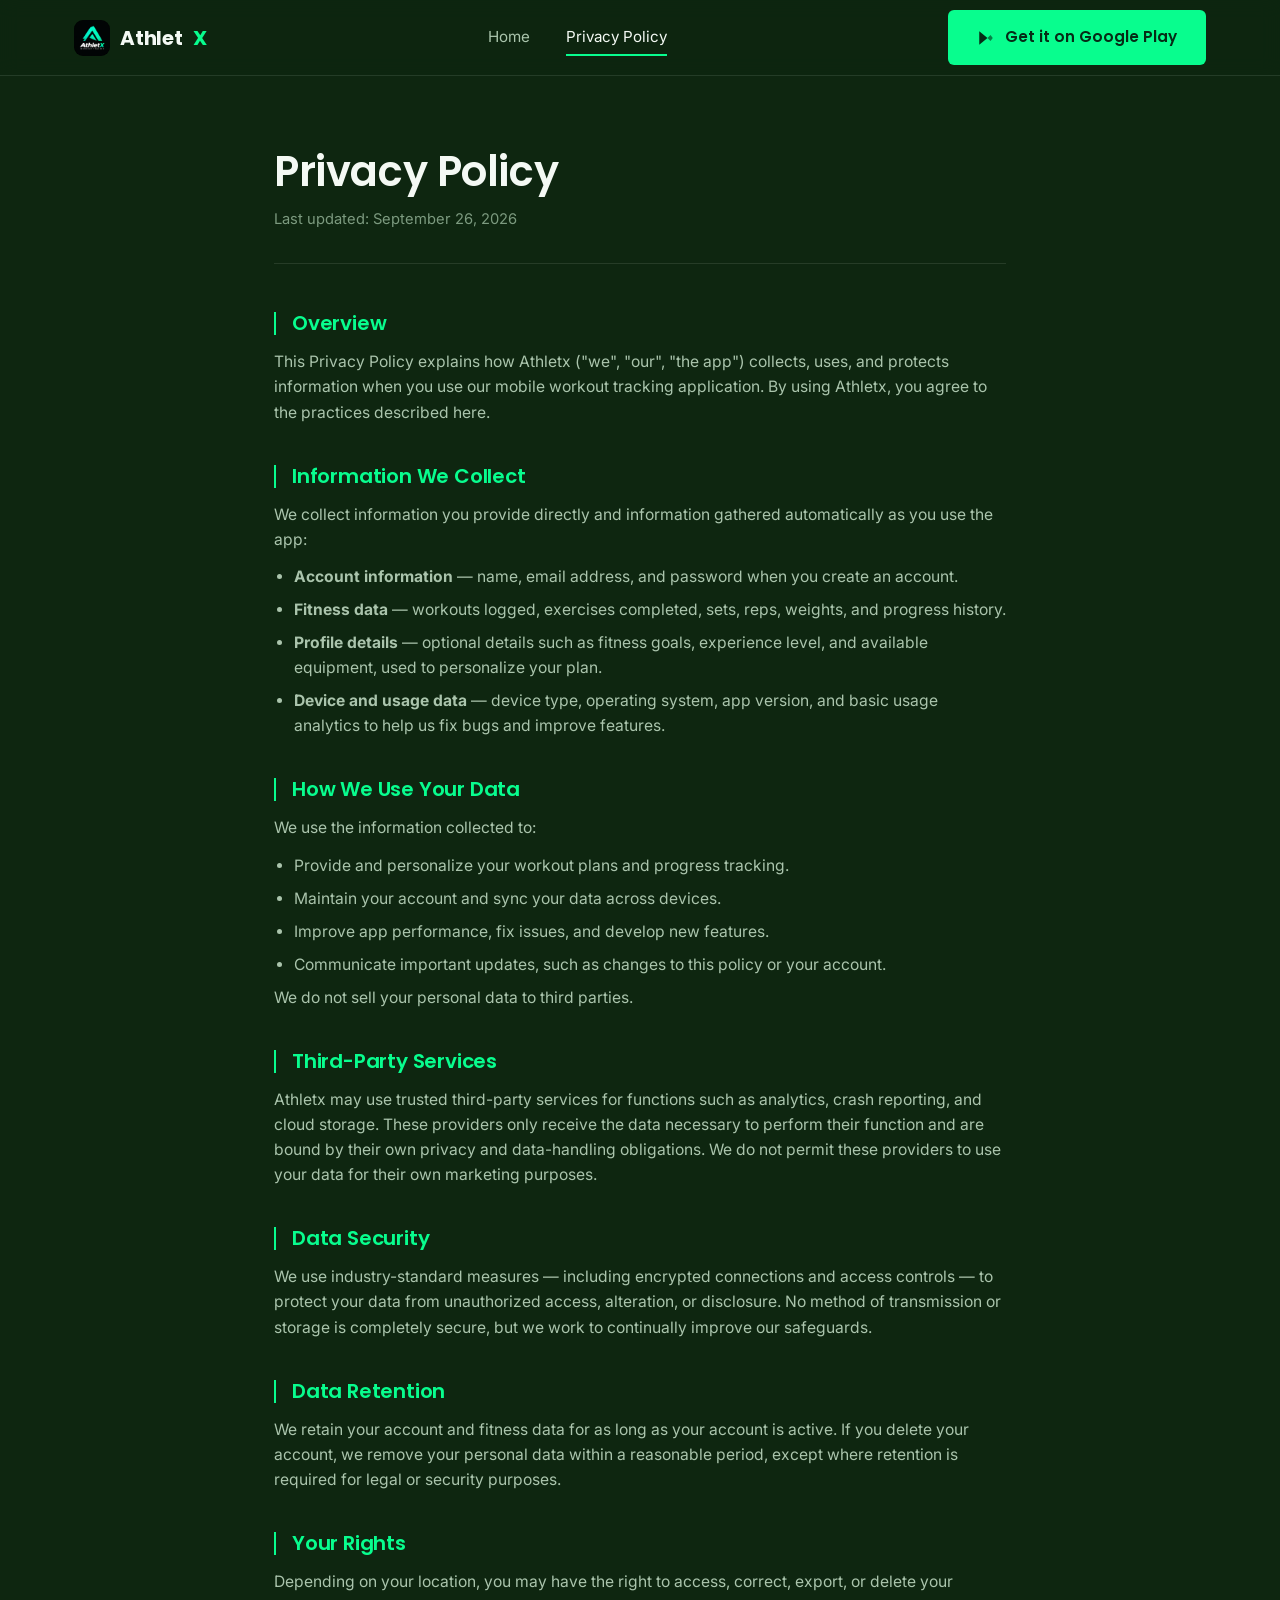
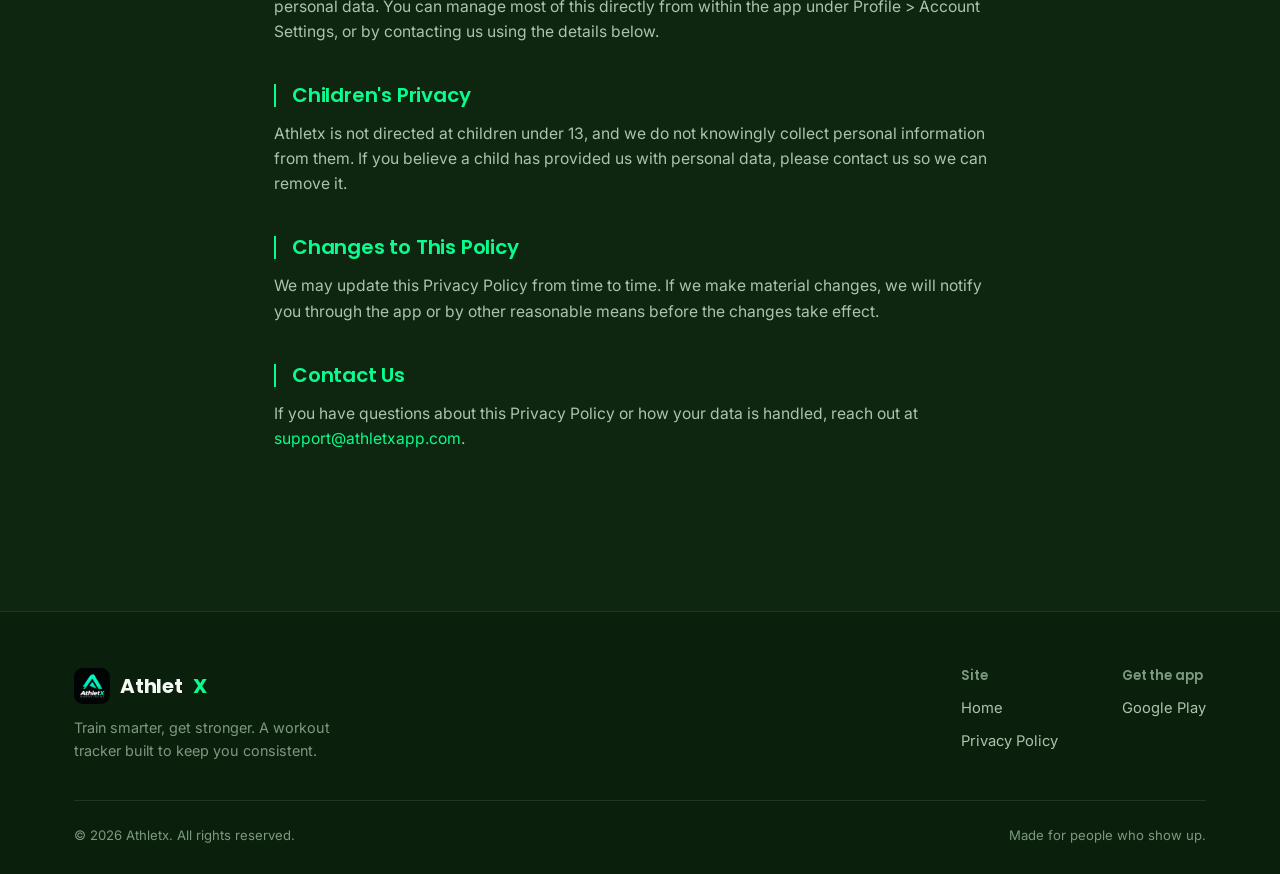
==== privacy.html @ 03652134 "first commit" ====
<!DOCTYPE html>
<html lang="en">
<head>
<meta charset="UTF-8">
<meta name="viewport" content="width=device-width, initial-scale=1.0">
<title>Privacy Policy — Athletx</title>
<meta name="description" content="Athletx privacy policy: what we collect, how we use it, and how to contact us.">
<link rel="icon" type="image/png" href="assets/favicon-32.png">

<link rel="preconnect" href="https://fonts.googleapis.com">
<link rel="preconnect" href="https://fonts.gstatic.com" crossorigin>
<link href="https://fonts.googleapis.com/css2?family=Inter:wght@400;500;600&family=Poppins:wght@600;700&display=swap" rel="stylesheet">

<link rel="stylesheet" href="css/style.css">
</head>
<body>

<!-- ===== Navbar ===== -->
<header class="navbar">
  <div class="container">
    <a href="index.html" class="brand">
      <img src="assets/logo-200.png" alt="Athletx logo">
      Athlet<span class="x">X</span>
    </a>

    <nav class="nav-links" id="navLinks">
      <a href="index.html">Home</a>
      <a href="privacy.html">Privacy Policy</a>
    </nav>

    <div class="nav-cta">
      <a href="#" class="btn btn-accent">
        <svg width="18" height="18" viewBox="0 0 24 24" fill="none"><path d="M3 3l11 9-11 9V3z" fill="currentColor"/><path d="M14 12l4-4 3 4-3 4-4-4z" fill="currentColor" opacity="0.6"/></svg>
        <span>Get it on Google Play</span>
      </a>
      <button class="nav-toggle" id="navToggle" aria-label="Toggle menu" aria-expanded="false" aria-controls="navLinks">
        <span></span><span></span><span></span>
      </button>
    </div>
  </div>
</header>

<!-- ===== Privacy Policy ===== -->
<main class="policy">
  <div class="container">
    <div class="policy-header">
      <h1>Privacy Policy</h1>
      <p>Last updated: September 26, 2026</p>
    </div>

    <div class="policy-section">
      <h2>Overview</h2>
      <p>This Privacy Policy explains how Athletx ("we", "our", "the app") collects, uses, and protects information when you use our mobile workout tracking application. By using Athletx, you agree to the practices described here.</p>
    </div>

    <div class="policy-section">
      <h2>Information We Collect</h2>
      <p>We collect information you provide directly and information gathered automatically as you use the app:</p>
      <ul>
        <li><strong>Account information</strong> — name, email address, and password when you create an account.</li>
        <li><strong>Fitness data</strong> — workouts logged, exercises completed, sets, reps, weights, and progress history.</li>
        <li><strong>Profile details</strong> — optional details such as fitness goals, experience level, and available equipment, used to personalize your plan.</li>
        <li><strong>Device and usage data</strong> — device type, operating system, app version, and basic usage analytics to help us fix bugs and improve features.</li>
      </ul>
    </div>

    <div class="policy-section">
      <h2>How We Use Your Data</h2>
      <p>We use the information collected to:</p>
      <ul>
        <li>Provide and personalize your workout plans and progress tracking.</li>
        <li>Maintain your account and sync your data across devices.</li>
        <li>Improve app performance, fix issues, and develop new features.</li>
        <li>Communicate important updates, such as changes to this policy or your account.</li>
      </ul>
      <p>We do not sell your personal data to third parties.</p>
    </div>

    <div class="policy-section">
      <h2>Third-Party Services</h2>
      <p>Athletx may use trusted third-party services for functions such as analytics, crash reporting, and cloud storage. These providers only receive the data necessary to perform their function and are bound by their own privacy and data-handling obligations. We do not permit these providers to use your data for their own marketing purposes.</p>
    </div>

    <div class="policy-section">
      <h2>Data Security</h2>
      <p>We use industry-standard measures — including encrypted connections and access controls — to protect your data from unauthorized access, alteration, or disclosure. No method of transmission or storage is completely secure, but we work to continually improve our safeguards.</p>
    </div>

    <div class="policy-section">
      <h2>Data Retention</h2>
      <p>We retain your account and fitness data for as long as your account is active. If you delete your account, we remove your personal data within a reasonable period, except where retention is required for legal or security purposes.</p>
    </div>

    <div class="policy-section">
      <h2>Your Rights</h2>
      <p>Depending on your location, you may have the right to access, correct, export, or delete your personal data. You can manage most of this directly from within the app under Profile &gt; Account Settings, or by contacting us using the details below.</p>
    </div>

    <div class="policy-section">
      <h2>Children's Privacy</h2>
      <p>Athletx is not directed at children under 13, and we do not knowingly collect personal information from them. If you believe a child has provided us with personal data, please contact us so we can remove it.</p>
    </div>

    <div class="policy-section">
      <h2>Changes to This Policy</h2>
      <p>We may update this Privacy Policy from time to time. If we make material changes, we will notify you through the app or by other reasonable means before the changes take effect.</p>
    </div>

    <div class="policy-section">
      <h2>Contact Us</h2>
      <p>If you have questions about this Privacy Policy or how your data is handled, reach out at <a href="mailto:support@athletxapp.com">support@athletxapp.com</a>.</p>
    </div>
  </div>
</main>

<!-- ===== Footer ===== -->
<footer class="site-footer">
  <div class="container">
    <div class="footer-top">
      <div class="footer-brand">
        <a href="index.html" class="brand">
          <img src="assets/logo-200.png" alt="Athletx logo">
          Athlet<span class="x">X</span>
        </a>
        <p>Train smarter, get stronger. A workout tracker built to keep you consistent.</p>
      </div>

      <div class="footer-links">
        <div class="footer-col">
          <h4>Site</h4>
          <a href="index.html">Home</a>
          <a href="privacy.html">Privacy Policy</a>
        </div>
        <div class="footer-col">
          <h4>Get the app</h4>
          <a href="#">Google Play</a>
        </div>
      </div>
    </div>

    <div class="footer-bottom">
      <span>&copy; <span id="year"></span> Athletx. All rights reserved.</span>
      <span>Made for people who show up.</span>
    </div>
  </div>
</footer>

<script src="js/script.js"></script>
<script>document.getElementById('year').textContent = new Date().getFullYear();</script>
</body>
</html>
---- css/style.css ----
/* ==========================================================================
   Athletx — Stylesheet
   Design concept: "Ascent" — angular, peak-shaped motifs echo the logo's
   triangular mark. Dark forest-green canvas, neon-green accent used with
   restraint on interactive/important elements only.
   ========================================================================== */

/* ---- Design tokens ---- */
:root {
  /* Color */
  --bg: #0e2610;            /* base canvas, slightly deeper than brand green for depth */
  --bg-surface: #173d18;    /* brand primary — cards, nav, footer */
  --bg-surface-2: #1f4d21;  /* elevated surface / hover */
  --accent: #08fd8e;        /* neon accent */
  --accent-soft: rgba(8, 253, 142, 0.12);
  --accent-glow: rgba(8, 253, 142, 0.35);
  --ink: #f4f9f4;           /* primary text */
  --ink-muted: #aac4ac;     /* secondary text */
  --ink-faint: #7c9a7f;     /* tertiary / labels */
  --line: rgba(244, 249, 244, 0.1);

  /* Type */
  --font-display: 'Poppins', 'Segoe UI', system-ui, sans-serif;
  --font-body: 'Inter', 'Segoe UI', system-ui, sans-serif;

  /* Layout */
  --container: 1180px;
  --radius-sm: 6px;
  --nav-h: 76px;
}

/* ---- Reset ---- */
* { box-sizing: border-box; margin: 0; padding: 0; }

html {
  scroll-behavior: smooth;
  scroll-padding-top: calc(var(--nav-h) + 12px);
}

@media (prefers-reduced-motion: reduce) {
  html { scroll-behavior: auto; }
  * { animation-duration: 0.01ms !important; transition-duration: 0.01ms !important; }
}

body {
  font-family: var(--font-body);
  background: var(--bg);
  color: var(--ink);
  line-height: 1.6;
  -webkit-font-smoothing: antialiased;
  overflow-x: hidden;
}

img { max-width: 100%; display: block; }

a { color: inherit; text-decoration: none; }

ul { list-style: none; }

h1, h2, h3, h4 {
  font-family: var(--font-display);
  line-height: 1.15;
  font-weight: 600;
  letter-spacing: -0.01em;
}

.container {
  width: 100%;
  max-width: var(--container);
  margin: 0 auto;
  padding: 0 24px;
}

/* Visible keyboard focus, everywhere */
a:focus-visible,
button:focus-visible,
input:focus-visible {
  outline: 2px solid var(--accent);
  outline-offset: 3px;
  border-radius: 4px;
}

/* ---- Buttons ---- */
.btn {
  display: inline-flex;
  align-items: center;
  gap: 10px;
  font-family: var(--font-display);
  font-weight: 600;
  font-size: 0.95rem;
  padding: 14px 28px;
  border-radius: var(--radius-sm);
  border: 1px solid transparent;
  cursor: pointer;
  transition: transform 0.2s ease, box-shadow 0.2s ease, background 0.2s ease;
  white-space: nowrap;
}

.btn-accent {
  background: var(--accent);
  color: #062b16;
  box-shadow: 0 0 0 rgba(8, 253, 142, 0);
}
.btn-accent img{
  width: 20px;
}

.btn-accent:hover {
  box-shadow: 0 0 28px var(--accent-glow);
  transform: translateY(-2px);
}

.btn-accent svg { flex-shrink: 0; }

.btn-ghost {
  background: transparent;
  border-color: var(--line);
  color: var(--ink);
  padding: 12px 22px;
}

.btn-ghost:hover {
  border-color: var(--accent);
  color: var(--accent);
}

.btn-block { width: 100%; justify-content: center; }

/* ---- Navbar ---- */
.navbar {
  position: sticky;
  top: 0;
  z-index: 100;
  height: var(--nav-h);
  display: flex;
  align-items: center;
  background: rgba(14, 38, 16, 0.85);
  backdrop-filter: blur(10px);
  border-bottom: 1px solid var(--line);
}

.navbar .container {
  display: flex;
  align-items: center;
  justify-content: space-between;
}

.brand {
  display: flex;
  align-items: center;
  gap: 10px;
  font-family: var(--font-display);
  font-weight: 700;
  font-size: 1.25rem;
  letter-spacing: -0.01em;
}

.brand img {
  width: auto;
  height: 36px;
  border-radius: 9px;
}

.brand .x { color: var(--accent); }

.nav-links {
  display: flex;
  align-items: center;
  gap: 36px;
}

.nav-links a {
  font-size: 0.95rem;
  color: var(--ink-muted);
  position: relative;
  padding: 6px 0;
  transition: color 0.2s ease;
}

.nav-links a:hover,
.nav-links a.active {
  color: var(--ink);
}

.nav-links a::after {
  content: '';
  position: absolute;
  left: 0;
  bottom: 0;
  height: 2px;
  width: 0;
  background: var(--accent);
  transition: width 0.25s ease;
}

.nav-links a:hover::after,
.nav-links a.active::after {
  width: 100%;
}

.nav-cta { display: flex; align-items: center; gap: 20px; }

.nav-toggle {
  display: none;
  flex-direction: column;
  justify-content: center;
  gap: 5px;
  width: 40px;
  height: 40px;
  background: none;
  border: none;
  cursor: pointer;
}

.nav-toggle span {
  display: block;
  height: 2px;
  background: var(--ink);
  border-radius: 2px;
  transition: transform 0.25s ease, opacity 0.25s ease;
}

.nav-toggle[aria-expanded="true"] span:nth-child(1) { transform: translateY(7px) rotate(45deg); }
.nav-toggle[aria-expanded="true"] span:nth-child(2) { opacity: 0; }
.nav-toggle[aria-expanded="true"] span:nth-child(3) { transform: translateY(-7px) rotate(-45deg); }

/* ---- Hero ---- */
.hero {
  position: relative;
  padding: 96px 0 140px;
  overflow: hidden;
  background:
    radial-gradient(ellipse 60% 50% at 80% 10%, var(--accent-soft), transparent 60%),
    linear-gradient(180deg, var(--bg) 0%, #0b1f0d 100%);
}

/* Peak motif — echoes the logo's triangular mark, drawn with pure CSS */
.peak-field {
  position: absolute;
  inset: 0;
  z-index: 0;
  pointer-events: none;
  opacity: 0.5;
}

.peak {
  position: absolute;
  bottom: -6%;
  width: 0;
  height: 0;
  border-left: 140px solid transparent;
  border-right: 140px solid transparent;
  border-bottom: 220px solid var(--bg-surface);
}

.peak::after {
  content: '';
  position: absolute;
  left: -70px;
  top: 90px;
  width: 0;
  height: 0;
  border-left: 70px solid transparent;
  border-right: 70px solid transparent;
  border-bottom: 130px solid var(--accent-soft);
}

.peak.p1 { left: -4%; opacity: 0.9; }
.peak.p2 { left: 18%; transform: scale(0.7); opacity: 0.6; }
.peak.p3 { left: 55%; transform: scale(1.3); opacity: 0.5; }
.peak.p4 { left: 82%; transform: scale(0.85); opacity: 0.75; }

.hero .container {
  position: relative;
  z-index: 1;
  display: grid;
  grid-template-columns: 1.1fr 0.9fr;
  align-items: center;
  gap: 60px;
}

.eyebrow {
  display: inline-flex;
  align-items: center;
  gap: 8px;
  color: var(--accent);
  font-size: 0.85rem;
  font-weight: 600;
  margin-bottom: 20px;
}

.eyebrow::before {
  content: '';
  width: 7px;
  height: 7px;
  background: var(--accent);
  border-radius: 1px;
  transform: rotate(45deg);
  box-shadow: 0 0 10px var(--accent);
}

.hero h1 {
  font-size: clamp(2.4rem, 5vw, 3.75rem);
  color: var(--ink);
  margin-bottom: 22px;
}

.hero h1 .accent-word {
  color: var(--accent);
}

.hero p.lead {
  font-size: 1.1rem;
  color: var(--ink-muted);
  max-width: 46ch;
  margin-bottom: 36px;
}

.hero-actions { display: flex; align-items: center; gap: 18px; flex-wrap: wrap; margin-bottom: 44px; }

.hero-stats {
  display: flex;
  gap: 36px;
}

.hero-stats div strong {
  display: block;
  font-family: var(--font-display);
  font-size: 1.6rem;
  color: var(--ink);
}

.hero-stats div span {
  font-size: 0.85rem;
  color: var(--ink-faint);
}

/* ---- Hero visual: original app-preview composition ---- */
.hero-visual {
  position: relative;
  display: flex;
  justify-content: center;
}

.device {
  position: relative;
  width: 300px;
}

.device-notch {
  width: 60px;
  height: 6px;
  background: rgba(244, 249, 244, 0.15);
  border-radius: 4px;
  margin: 0 auto 18px;
}

.device-row { display: flex; align-items: center; justify-content: space-between; margin-bottom: 18px; }

.device-row .greeting { font-size: 0.78rem; color: var(--ink-faint); }
.device-row .greeting strong { display: block; color: var(--ink); font-size: 0.92rem; font-family: var(--font-display); }

.ring {
  width: 34px; height: 34px;
  border-radius: 50%;
  border: 3px solid var(--accent);
  border-right-color: rgba(244,249,244,0.15);
  border-bottom-color: rgba(244,249,244,0.15);
  transform: rotate(45deg);
}

.device-card {
  background: rgba(244, 249, 244, 0.05);
  border: 1px solid var(--line);
  border-radius: 14px;
  padding: 16px;
  margin-bottom: 14px;
}

.device-card .label { font-size: 0.72rem; color: var(--ink-faint); margin-bottom: 10px; }

.progress-track {
  height: 8px;
  background: rgba(244, 249, 244, 0.08);
  border-radius: 4px;
  overflow: hidden;
  margin-bottom: 8px;
}

.progress-fill {
  height: 100%;
  width: 72%;
  background: var(--accent);
  border-radius: 4px;
  box-shadow: 0 0 12px var(--accent-glow);
}

.device-card .fine { font-size: 0.72rem; color: var(--ink-muted); }

.chip-row { display: flex; gap: 8px; }
.chip {
  flex: 1;
  height: 46px;
  border-radius: 10px;
  background: linear-gradient(135deg, var(--bg-surface-2), var(--bg-surface));
  border: 1px solid var(--line);
}

.device-glow {
  position: absolute;
  inset: -40px;
  background: radial-gradient(circle at 50% 40%, var(--accent-glow), transparent 65%);
  filter: blur(30px);
  opacity: 0.35;
  z-index: -1;
}

/* ---- Section shared ---- */
section { padding: 100px 0; position: relative; }

.section-head {
  max-width: 640px;
  margin-bottom: 56px;
}

.section-head h2 {
  font-size: clamp(1.8rem, 3.4vw, 2.5rem);
  color: var(--ink);
  margin-bottom: 14px;
}

.section-head p {
  color: var(--ink-muted);
  font-size: 1.05rem;
}

/* ---- Features ---- */
.features { background: var(--bg); }

.feature-grid {
  display: grid;
  grid-template-columns: repeat(4, 1fr);
  gap: 22px;
}

.feature-card {
  background: var(--bg-surface);
  border: 1px solid var(--line);
  padding: 30px 26px;
  /* angular cut corner — echoes the logo's faceted geometry */
  clip-path: polygon(0 0, 100% 0, 100% calc(100% - 22px), calc(100% - 22px) 100%, 0 100%);
  transition: border-color 0.25s ease, box-shadow 0.25s ease, transform 0.25s ease;
}

.feature-card:hover {
  border-color: var(--accent);
  box-shadow: 0 0 32px -8px var(--accent-glow);
  transform: translateY(-4px);
}

.feature-icon {
  width: 46px;
  height: 46px;
  display: flex;
  align-items: center;
  justify-content: center;
  background: var(--accent-soft);
  border-radius: 10px;
  margin-bottom: 20px;
  color: var(--accent);
}

.feature-card h3 {
  font-size: 1.1rem;
  color: var(--ink);
  margin-bottom: 10px;
}

.feature-card p {
  font-size: 0.92rem;
  color: var(--ink-muted);
}

/* ---- How it works ---- */
.how { background: linear-gradient(180deg, #0b1f0d, var(--bg)); }

.steps {
  display: grid;
  grid-template-columns: repeat(3, 1fr);
  gap: 32px;
  position: relative;
}

.steps::before {
  content: '';
  position: absolute;
  top: 28px;
  left: 12%;
  right: 12%;
  height: 1px;
  background: repeating-linear-gradient(90deg, var(--line) 0 10px, transparent 10px 20px);
  z-index: 0;
}

.step { position: relative; z-index: 1; }

.step-peak {
  width: 56px;
  height: 56px;
  margin-bottom: 22px;
  color: var(--bg);
  background: var(--accent);
  clip-path: polygon(50% 8%, 92% 88%, 8% 88%);
  display: flex;
  align-items: flex-end;
  justify-content: center;
  font-family: var(--font-display);
  font-weight: 700;
  font-size: 0.95rem;
  padding-bottom: 10px;
  box-shadow: 0 0 24px var(--accent-glow);
}

.step h3 { font-size: 1.15rem; margin-bottom: 8px; }
.step p { color: var(--ink-muted); font-size: 0.92rem; max-width: 30ch; }

/* ---- CTA ---- */
.cta {
  background: var(--bg-surface);
  border-top: 1px solid var(--line);
  border-bottom: 1px solid var(--line);
  text-align: center;
  position: relative;
  overflow: hidden;
}

.cta::before {
  content: '';
  position: absolute;
  top: -30%;
  left: 50%;
  transform: translateX(-50%);
  width: 600px;
  height: 400px;
  background: radial-gradient(ellipse, var(--accent-soft), transparent 65%);
  pointer-events: none;
}

.cta .container { position: relative; z-index: 1; }

.cta h2 {
  font-size: clamp(1.9rem, 3.6vw, 2.8rem);
  max-width: 20ch;
  margin: 0 auto 16px;
}

.cta p {
  color: var(--ink-muted);
  font-size: 1.05rem;
  max-width: 50ch;
  margin: 0 auto 36px;
}

/* ---- Footer ---- */
.site-footer {
  background: #0b1f0d;
  border-top: 1px solid var(--line);
  padding: 56px 0 28px;
}

.footer-top {
  display: flex;
  justify-content: space-between;
  align-items: flex-start;
  flex-wrap: wrap;
  gap: 40px;
  padding-bottom: 36px;
  border-bottom: 1px solid var(--line);
  margin-bottom: 24px;
}

.footer-brand p {
  color: var(--ink-faint);
  font-size: 0.9rem;
  margin-top: 12px;
  max-width: 32ch;
}

.footer-links { display: flex; gap: 64px; flex-wrap: wrap; }

.footer-col h4 {
  font-size: 0.82rem;
  color: var(--ink-faint);
  margin-bottom: 14px;
  font-weight: 600;
}

.footer-col a {
  display: block;
  color: var(--ink-muted);
  font-size: 0.92rem;
  margin-bottom: 10px;
  transition: color 0.2s ease;
}

.footer-col a:hover { color: var(--accent); }

.footer-bottom {
  display: flex;
  justify-content: space-between;
  align-items: center;
  flex-wrap: wrap;
  gap: 12px;
  font-size: 0.82rem;
  color: var(--ink-faint);
}

/* ---- Privacy page ---- */
.policy {
  padding: 72px 0 120px;
}

.policy .container { max-width: 780px; }

.policy-header {
  margin-bottom: 48px;
  padding-bottom: 32px;
  border-bottom: 1px solid var(--line);
}

.policy-header h1 {
  font-size: clamp(1.9rem, 4vw, 2.6rem);
  margin-bottom: 12px;
}

.policy-header p { color: var(--ink-faint); font-size: 0.92rem; }

.policy-section { margin-bottom: 40px; }

.policy-section h2 {
  font-size: 1.25rem;
  color: var(--accent);
  margin-bottom: 14px;
  padding-left: 16px;
  border-left: 2px solid var(--accent);
}

.policy-section p,
.policy-section li {
  color: var(--ink-muted);
  font-size: 0.98rem;
  margin-bottom: 12px;
}

.policy-section ul { padding-left: 20px; }
.policy-section li { list-style: disc; margin-bottom: 8px; }

.policy-section a { color: var(--accent); border-bottom: 1px solid transparent; }
.policy-section a:hover { border-bottom-color: var(--accent); }

/* ---- Responsive ---- */
@media (max-width: 980px) {
  .hero .container { grid-template-columns: 1fr; }
  .hero-visual { order: -1; margin-bottom: 20px; }
  .feature-grid { grid-template-columns: repeat(2, 1fr); }
  .steps { grid-template-columns: 1fr; gap: 48px; }
  .steps::before { display: none; }
  .footer-top { flex-direction: column; }
}

@media (max-width: 720px) {
  .nav-links { display: none; }
  .nav-links.open {
    display: flex;
    flex-direction: column;
    position: absolute;
    top: var(--nav-h);
    left: 0;
    right: 0;
    background: var(--bg-surface);
    border-bottom: 1px solid var(--line);
    padding: 24px;
    gap: 20px;
  }
  .nav-cta .btn-accent span { display: none; }
  .nav-toggle { display: flex; }
  .hero { padding: 56px 0 90px; }
  .hero-stats { gap: 24px; flex-wrap: wrap; }
  .feature-grid { grid-template-columns: 1fr; }
  section { padding: 72px 0; }
  .footer-links { gap: 36px; }
}

@media (max-width: 420px) {
  .device { width: 100%; max-width: 260px; }
  .hero-actions { flex-direction: column; align-items: stretch; }
  .hero-actions .btn { width: 100%; justify-content: center; }
}
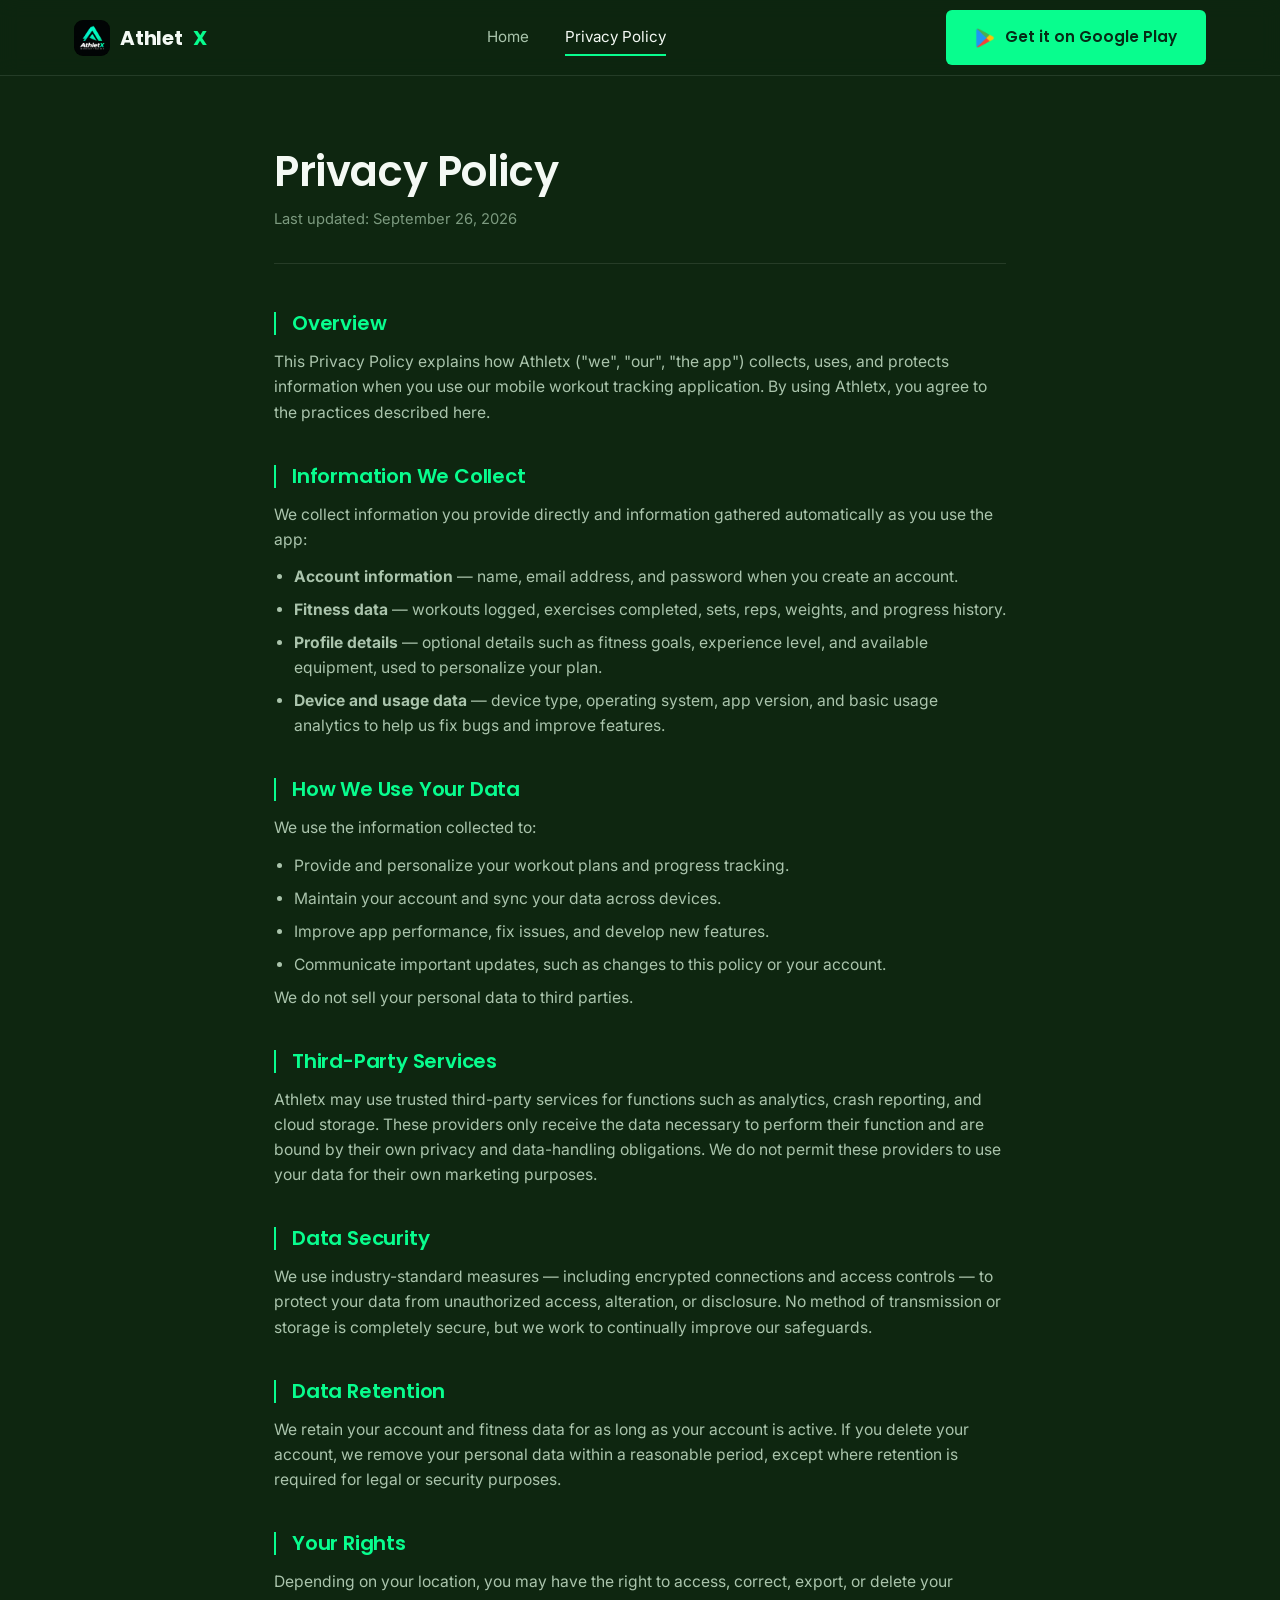
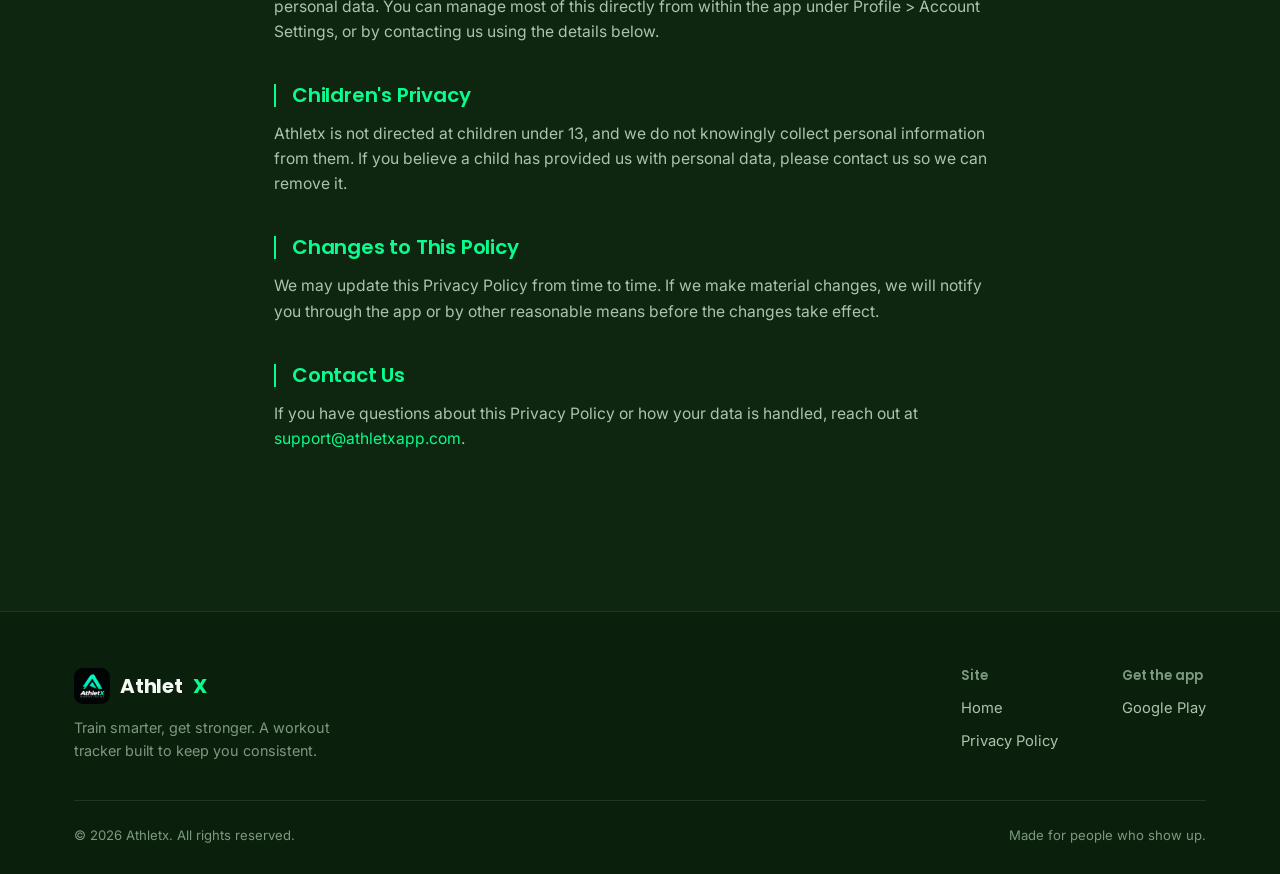
==== commit 11753a8d: "Refresh Athletx website copy and animations" ====
--- a/privacy.html
+++ b/privacy.html
@@ -30,7 +30,7 @@
 
     <div class="nav-cta">
       <a href="#" class="btn btn-accent">
-        <svg width="18" height="18" viewBox="0 0 24 24" fill="none"><path d="M3 3l11 9-11 9V3z" fill="currentColor"/><path d="M14 12l4-4 3 4-3 4-4-4z" fill="currentColor" opacity="0.6"/></svg>
+        <img src="./assets/google-play-icon.png" alt="" />
         <span>Get it on Google Play</span>
       </a>
       <button class="nav-toggle" id="navToggle" aria-label="Toggle menu" aria-expanded="false" aria-controls="navLinks">
--- a/css/style.css
+++ b/css/style.css
@@ -40,6 +40,8 @@
 @media (prefers-reduced-motion: reduce) {
   html { scroll-behavior: auto; }
   * { animation-duration: 0.01ms !important; transition-duration: 0.01ms !important; }
+  .device { animation: none; }
+  .reveal-ready [data-reveal] { opacity: 1; transform: none; }
 }
 
 body {
@@ -345,6 +347,12 @@
 .device {
   position: relative;
   width: 300px;
+  animation: device-float 4s ease-in-out infinite alternate;
+}
+
+@keyframes device-float {
+  from { transform: translateY(-10px); }
+  to { transform: translateY(10px); }
 }
 
 .device-notch {
@@ -457,6 +465,21 @@
   box-shadow: 0 0 32px -8px var(--accent-glow);
   transform: translateY(-4px);
 }
+
+/* Scroll reveals are enabled only after JavaScript has prepared the elements. */
+.reveal-ready [data-reveal] {
+  opacity: 0;
+  transform: translateY(22px);
+  transition: opacity 650ms ease, transform 650ms cubic-bezier(0.2, 0.7, 0.2, 1);
+  transition-delay: var(--reveal-delay, 0ms);
+}
+
+.reveal-ready [data-reveal].is-visible {
+  opacity: 1;
+  transform: translateY(0);
+}
+
+.reveal-ready .feature-card.is-visible:hover { transform: translateY(-4px); }
 
 .feature-icon {
   width: 46px;
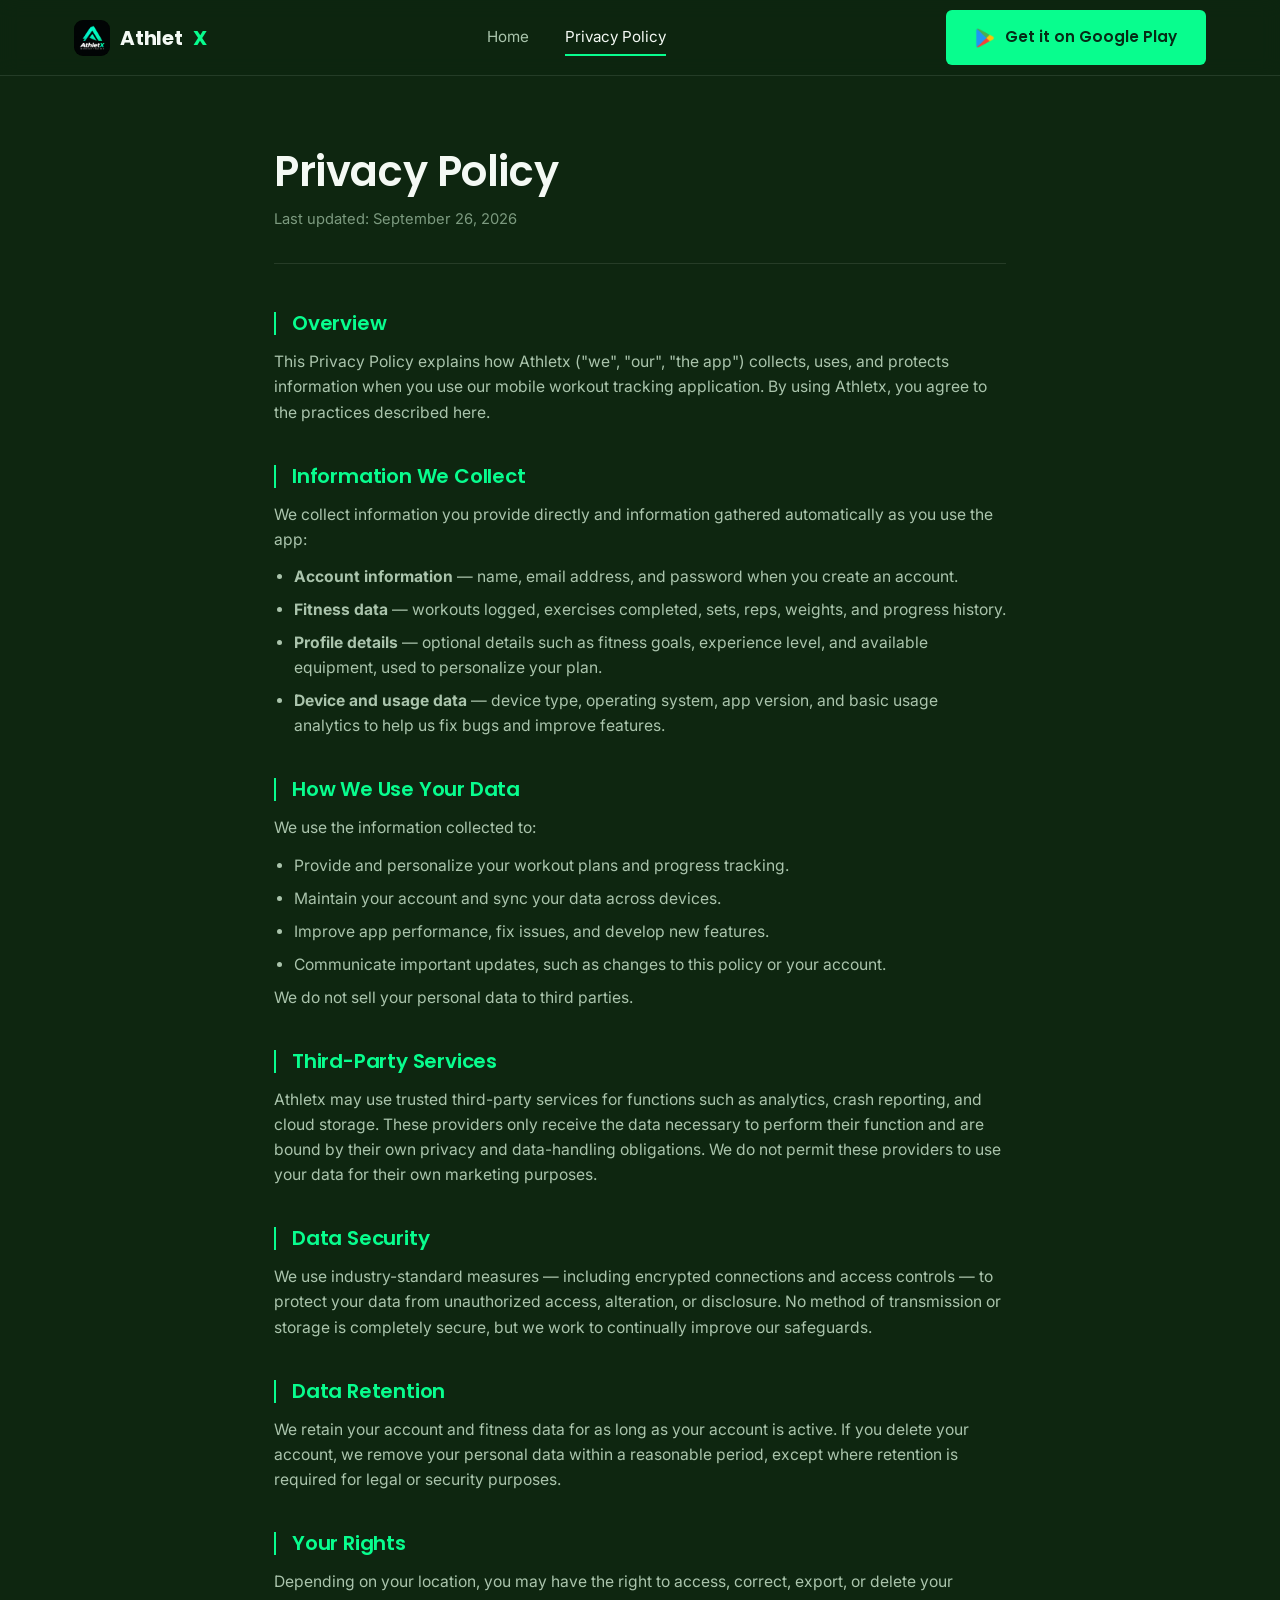
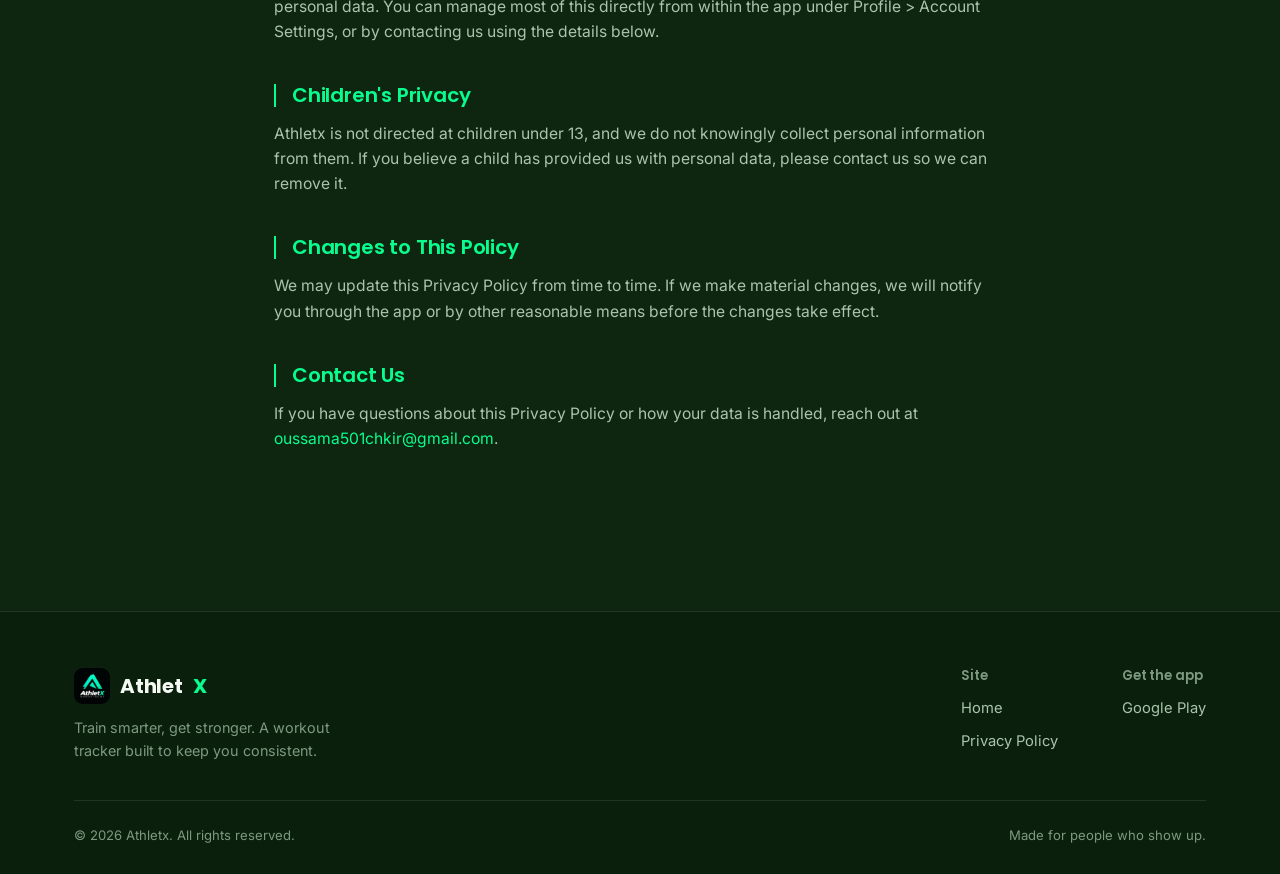
==== commit 7bc2827f: "change mail" ====
--- a/privacy.html
+++ b/privacy.html
@@ -108,7 +108,7 @@
 
     <div class="policy-section">
       <h2>Contact Us</h2>
-      <p>If you have questions about this Privacy Policy or how your data is handled, reach out at <a href="mailto:support@athletxapp.com">support@athletxapp.com</a>.</p>
+      <p>If you have questions about this Privacy Policy or how your data is handled, reach out at <a href="mailto:oussama501chkir@gmail.com">oussama501chkir@gmail.com</a>.</p>
     </div>
   </div>
 </main>
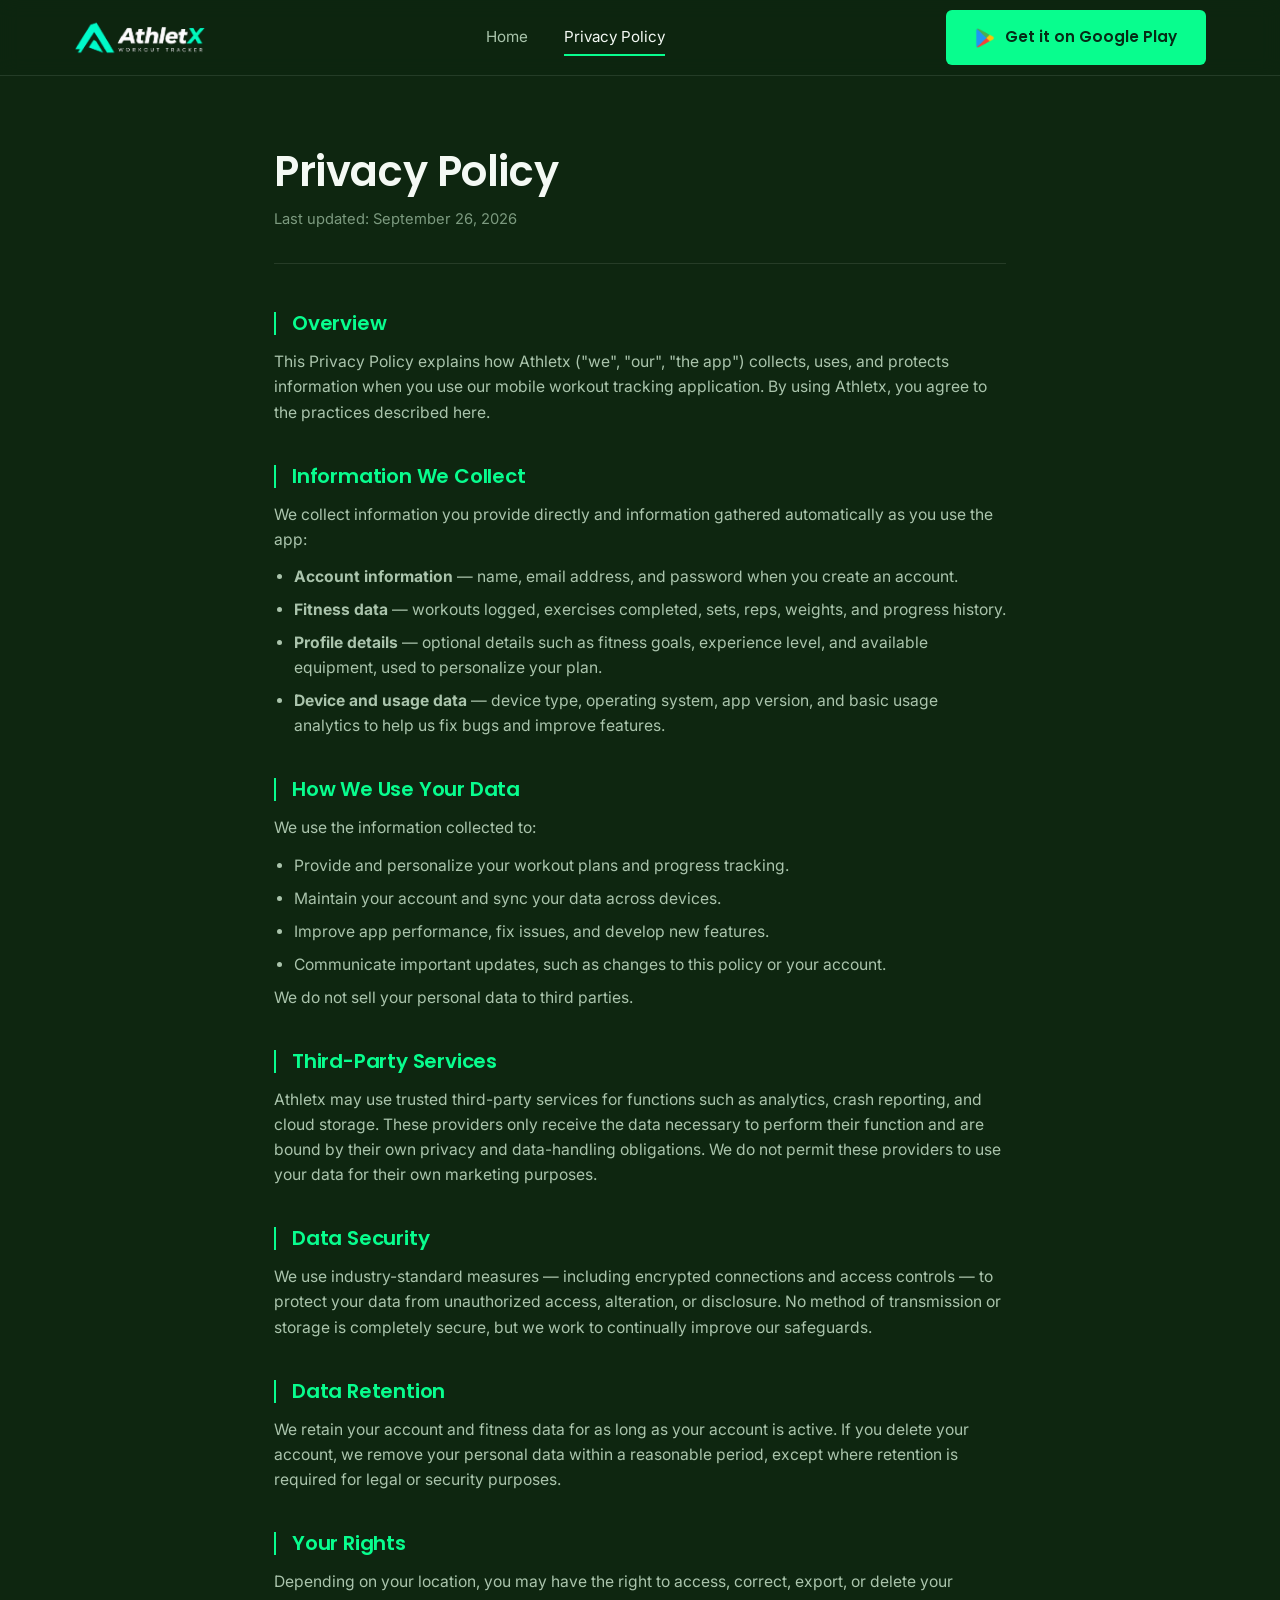
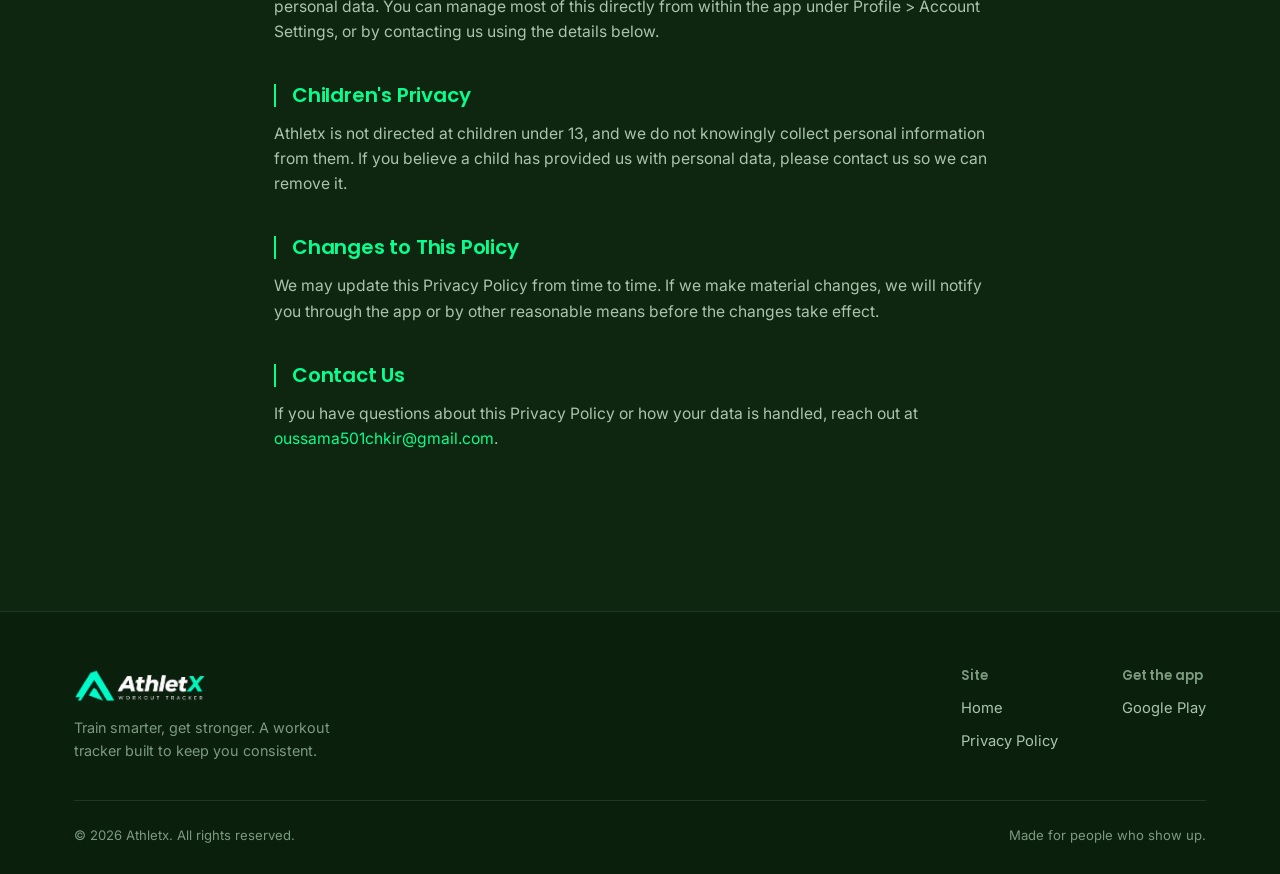
==== commit b36ea073: "change logo" ====
--- a/privacy.html
+++ b/privacy.html
@@ -19,8 +19,7 @@
 <header class="navbar">
   <div class="container">
     <a href="index.html" class="brand">
-      <img src="assets/logo-200.png" alt="Athletx logo">
-      Athlet<span class="x">X</span>
+      <img src="assets/logo-web.png" alt="Athletx logo">
     </a>
 
     <nav class="nav-links" id="navLinks">
@@ -119,8 +118,7 @@
     <div class="footer-top">
       <div class="footer-brand">
         <a href="index.html" class="brand">
-          <img src="assets/logo-200.png" alt="Athletx logo">
-          Athlet<span class="x">X</span>
+          <img src="assets/logo-web.png" alt="Athletx logo">
         </a>
         <p>Train smarter, get stronger. A workout tracker built to keep you consistent.</p>
       </div>
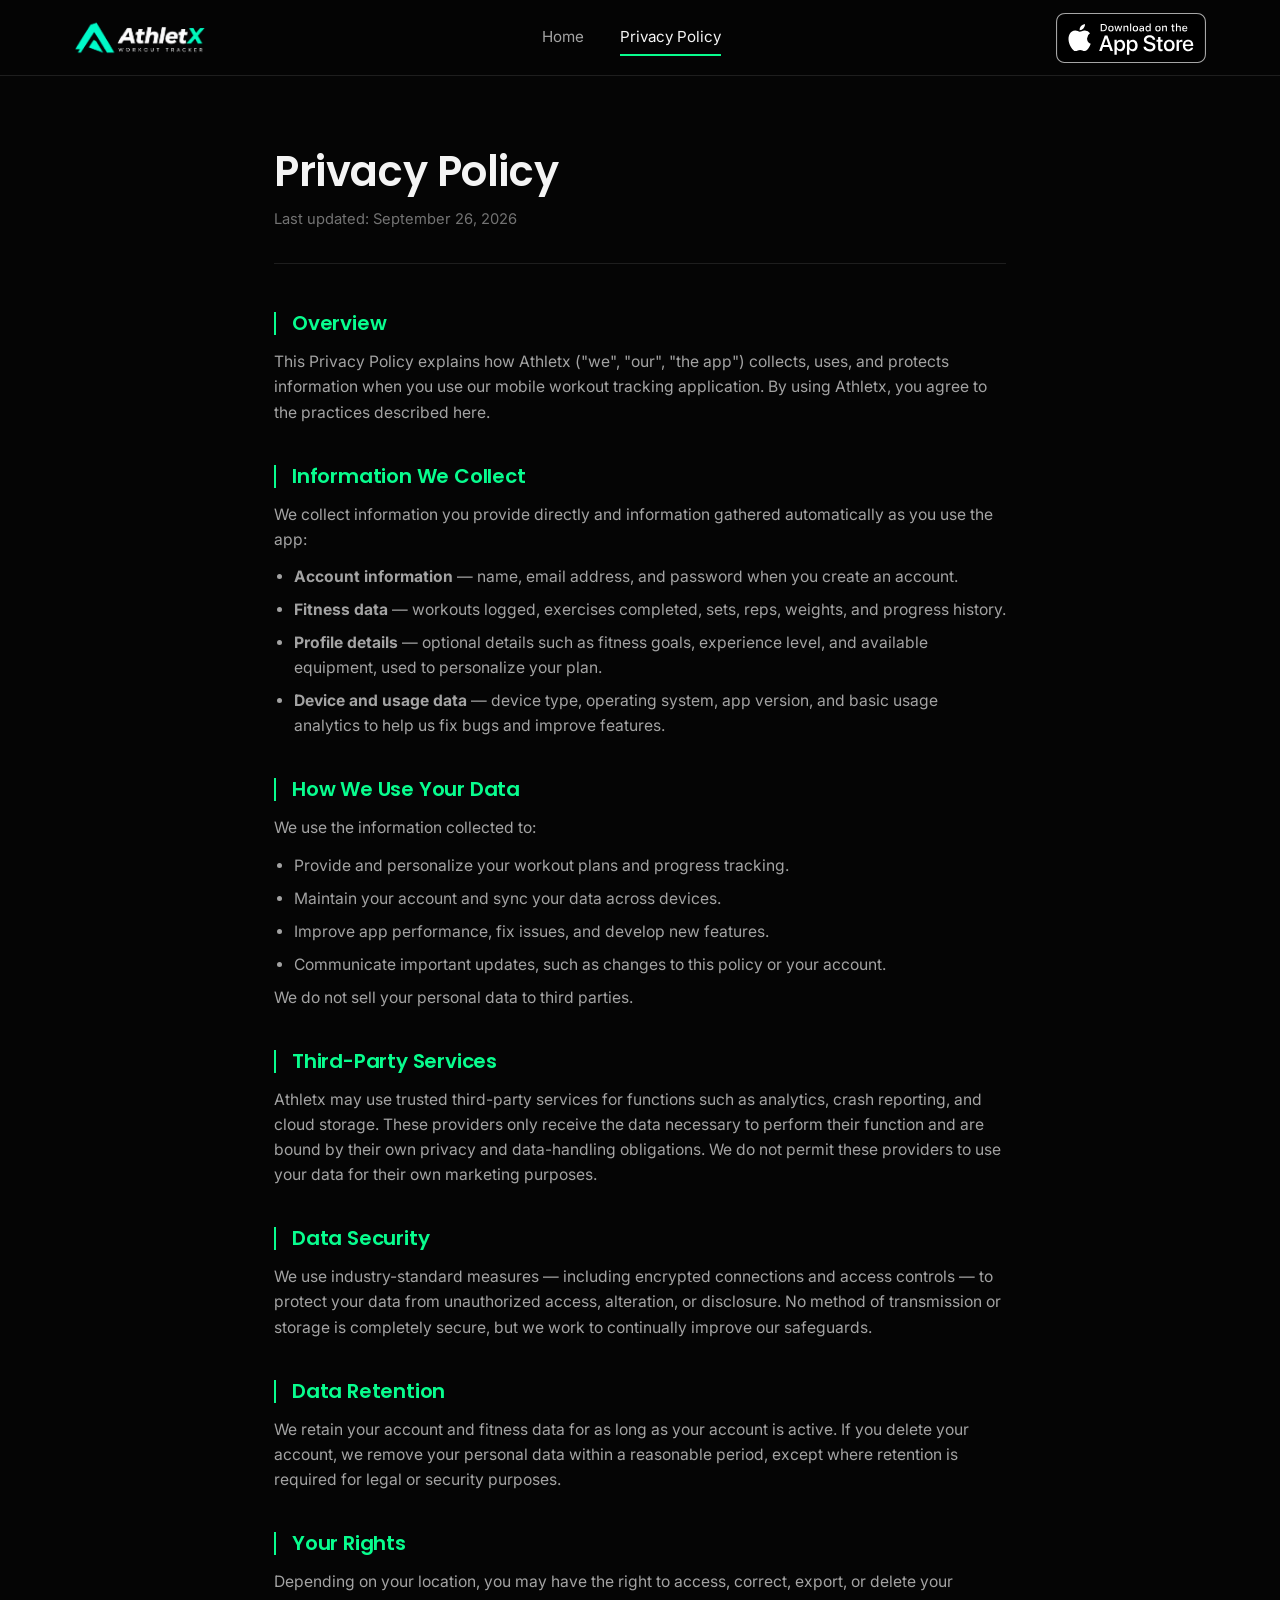
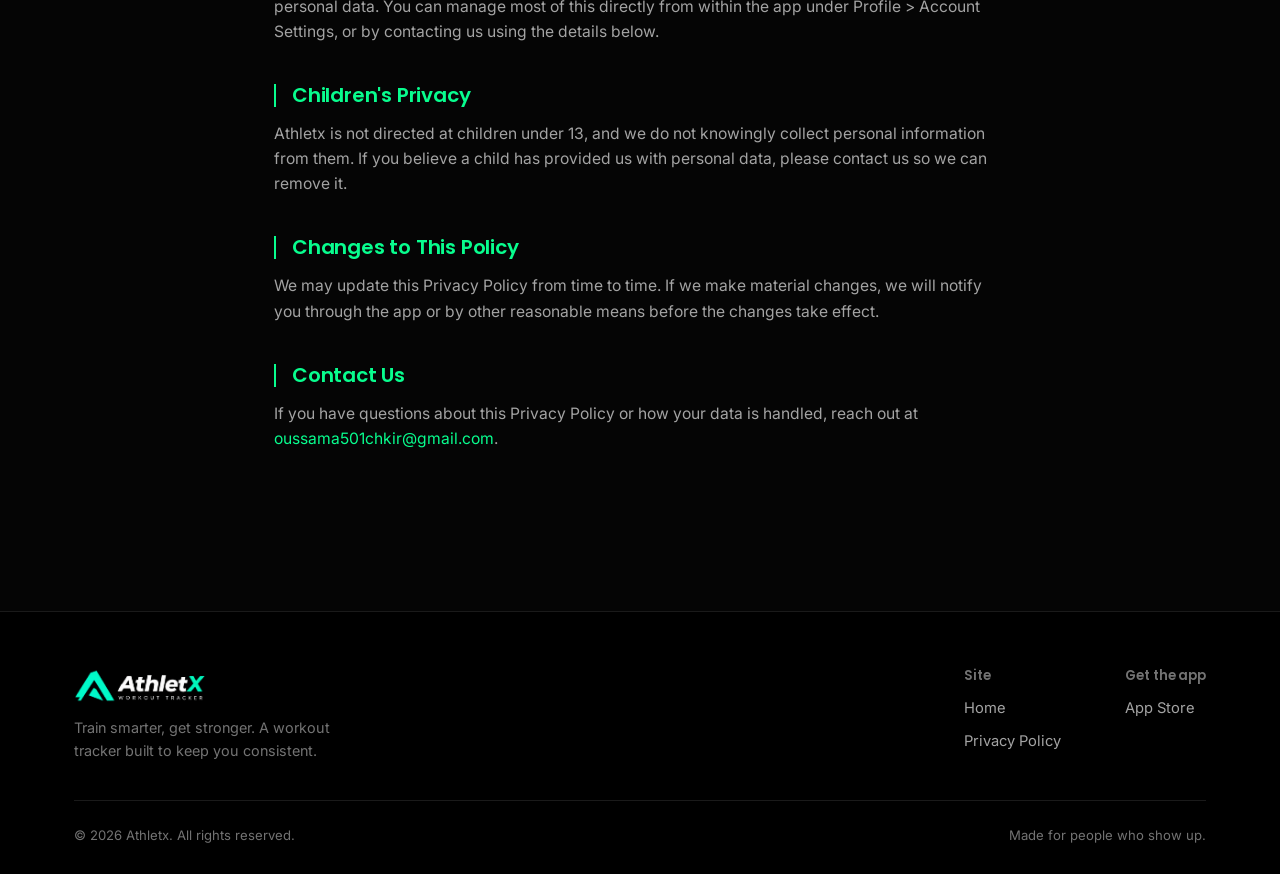
==== commit 6b02425f: "change theme" ====
--- a/privacy.html
+++ b/privacy.html
@@ -28,9 +28,8 @@
     </nav>
 
     <div class="nav-cta">
-      <a href="#" class="btn btn-accent">
-        <img src="./assets/google-play-icon.png" alt="" />
-        <span>Get it on Google Play</span>
+      <a href="https://apps.apple.com/us/app/athletx-workout-planner/id6818331268" class="app-store-badge">
+        <img src="./assets/Download_on_the_App_Store_Badge_US-UK_RGB_blk_092917.svg" alt="Download on the App Store" />
       </a>
       <button class="nav-toggle" id="navToggle" aria-label="Toggle menu" aria-expanded="false" aria-controls="navLinks">
         <span></span><span></span><span></span>
@@ -131,7 +130,7 @@
         </div>
         <div class="footer-col">
           <h4>Get the app</h4>
-          <a href="#">Google Play</a>
+          <a href="https://apps.apple.com/us/app/athletx-workout-planner/id6818331268">App Store</a>
         </div>
       </div>
     </div>
--- a/css/style.css
+++ b/css/style.css
@@ -1,23 +1,23 @@
 /* ==========================================================================
    Athletx — Stylesheet
    Design concept: "Ascent" — angular, peak-shaped motifs echo the logo's
-   triangular mark. Dark forest-green canvas, neon-green accent used with
+   triangular mark. Near-black canvas, neon-green accent used with
    restraint on interactive/important elements only.
    ========================================================================== */
 
 /* ---- Design tokens ---- */
 :root {
   /* Color */
-  --bg: #0e2610;            /* base canvas, slightly deeper than brand green for depth */
-  --bg-surface: #173d18;    /* brand primary — cards, nav, footer */
-  --bg-surface-2: #1f4d21;  /* elevated surface / hover */
+  --bg: #050505;            /* base canvas */
+  --bg-surface: #111111;    /* cards, nav, footer */
+  --bg-surface-2: #1a1a1a;  /* elevated surface / hover */
   --accent: #08fd8e;        /* neon accent */
   --accent-soft: rgba(8, 253, 142, 0.12);
   --accent-glow: rgba(8, 253, 142, 0.35);
-  --ink: #f4f9f4;           /* primary text */
-  --ink-muted: #aac4ac;     /* secondary text */
-  --ink-faint: #7c9a7f;     /* tertiary / labels */
-  --line: rgba(244, 249, 244, 0.1);
+  --ink: #f4f4f4;           /* primary text */
+  --ink-muted: #a3a3a3;     /* secondary text */
+  --ink-faint: #737373;     /* tertiary / labels */
+  --line: rgba(255, 255, 255, 0.1);
 
   /* Type */
   --font-display: 'Poppins', 'Segoe UI', system-ui, sans-serif;
@@ -114,6 +114,24 @@
 
 .btn-accent svg { flex-shrink: 0; }
 
+.app-store-badge {
+  display: inline-flex;
+  align-items: center;
+  line-height: 0;
+  transition: opacity 0.2s ease, transform 0.2s ease;
+}
+
+.app-store-badge img {
+  height: 50px;
+  width: auto;
+  display: block;
+}
+
+.app-store-badge:hover {
+  opacity: 0.85;
+  transform: translateY(-2px);
+}
+
 .btn-ghost {
   background: transparent;
   border-color: var(--line);
@@ -136,7 +154,7 @@
   height: var(--nav-h);
   display: flex;
   align-items: center;
-  background: rgba(14, 38, 16, 0.85);
+  background: rgba(5, 5, 5, 0.88);
   backdrop-filter: blur(10px);
   border-bottom: 1px solid var(--line);
 }
@@ -233,7 +251,7 @@
   overflow: hidden;
   background:
     radial-gradient(ellipse 60% 50% at 80% 10%, var(--accent-soft), transparent 60%),
-    linear-gradient(180deg, var(--bg) 0%, #0b1f0d 100%);
+    linear-gradient(180deg, var(--bg) 0%, #000000 100%);
 }
 
 /* Peak motif — echoes the logo's triangular mark, drawn with pure CSS */
@@ -252,7 +270,7 @@
   height: 0;
   border-left: 140px solid transparent;
   border-right: 140px solid transparent;
-  border-bottom: 220px solid var(--bg-surface);
+  border-bottom: 220px solid #173d18;
 }
 
 .peak::after {
@@ -505,7 +523,7 @@
 }
 
 /* ---- How it works ---- */
-.how { background: linear-gradient(180deg, #0b1f0d, var(--bg)); }
+.how { background: linear-gradient(180deg, #000000, var(--bg)); }
 
 .steps {
   display: grid;
@@ -586,7 +604,7 @@
 
 /* ---- Footer ---- */
 .site-footer {
-  background: #0b1f0d;
+  background: #000000;
   border-top: 1px solid var(--line);
   padding: 56px 0 28px;
 }
@@ -705,7 +723,7 @@
     padding: 24px;
     gap: 20px;
   }
-  .nav-cta .btn-accent span { display: none; }
+  .nav-cta .app-store-badge img { height: 32px; }
   .nav-toggle { display: flex; }
   .hero { padding: 56px 0 90px; }
   .hero-stats { gap: 24px; flex-wrap: wrap; }
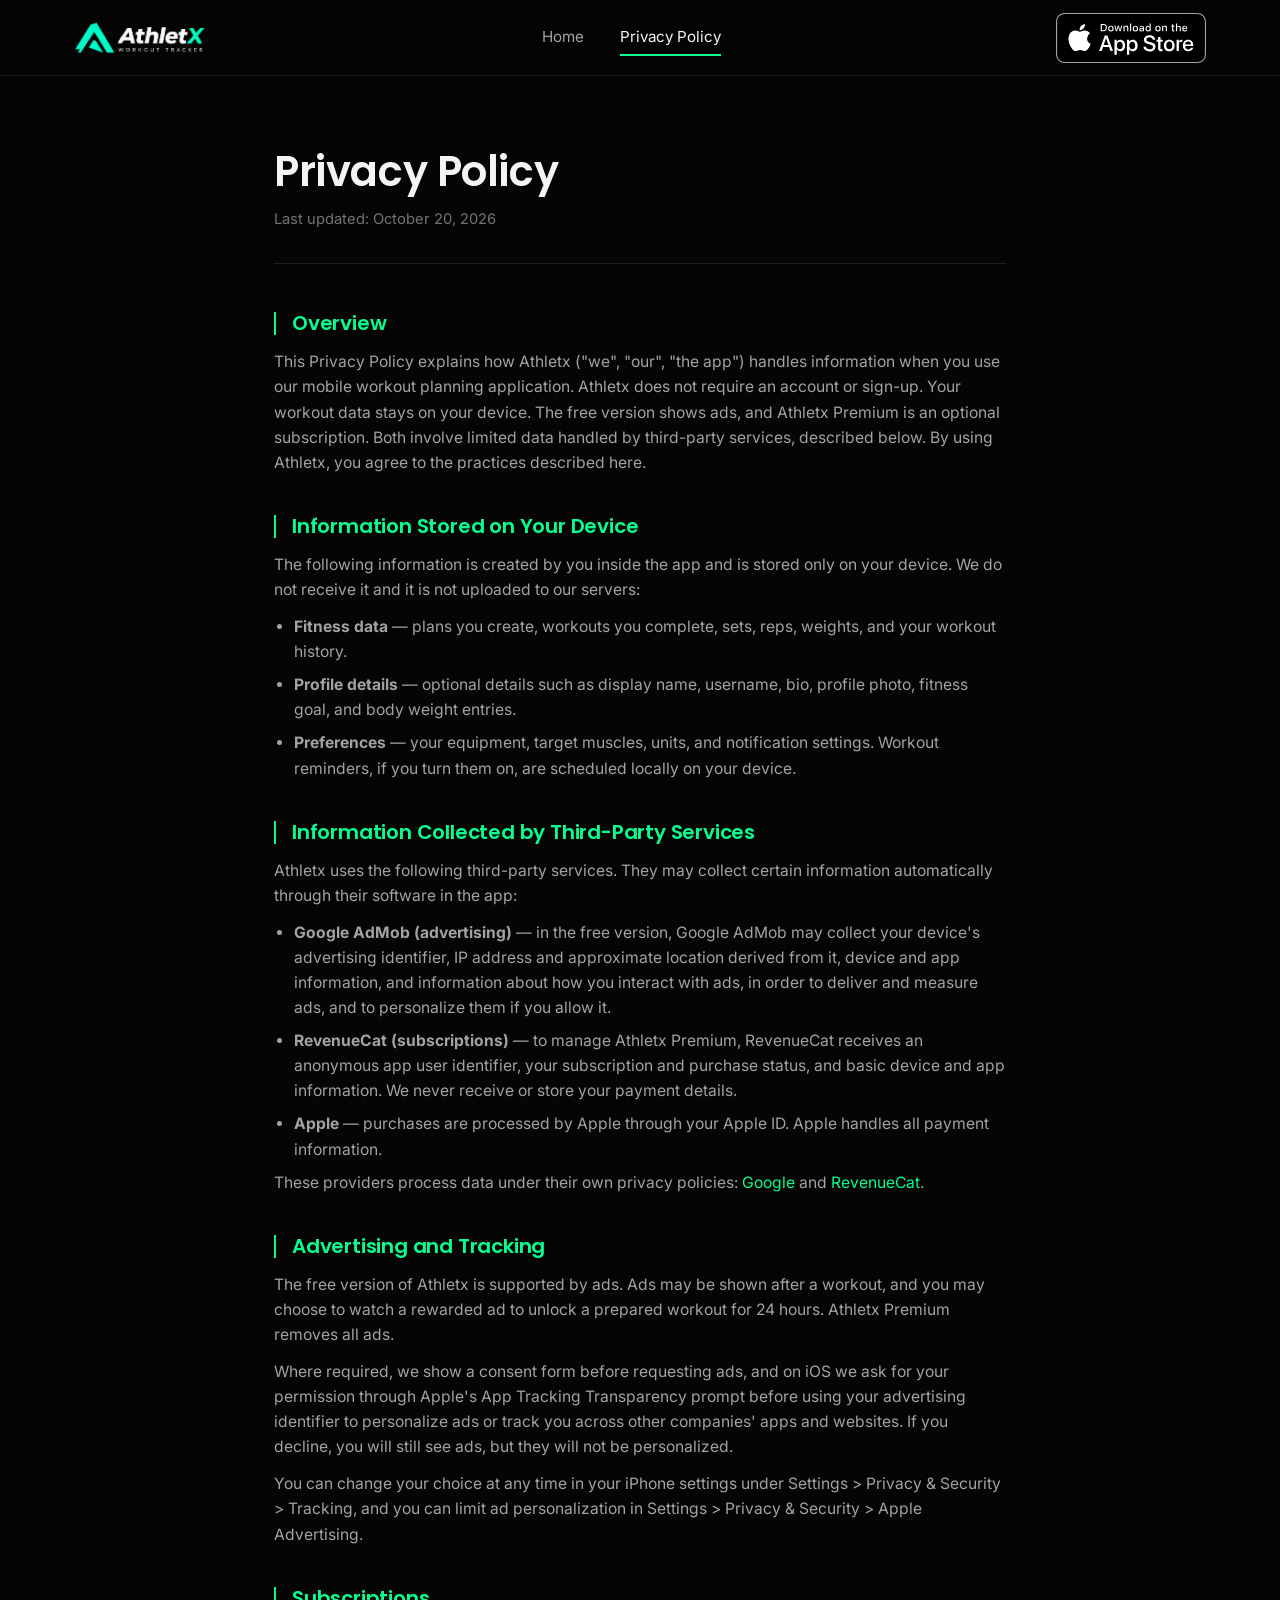
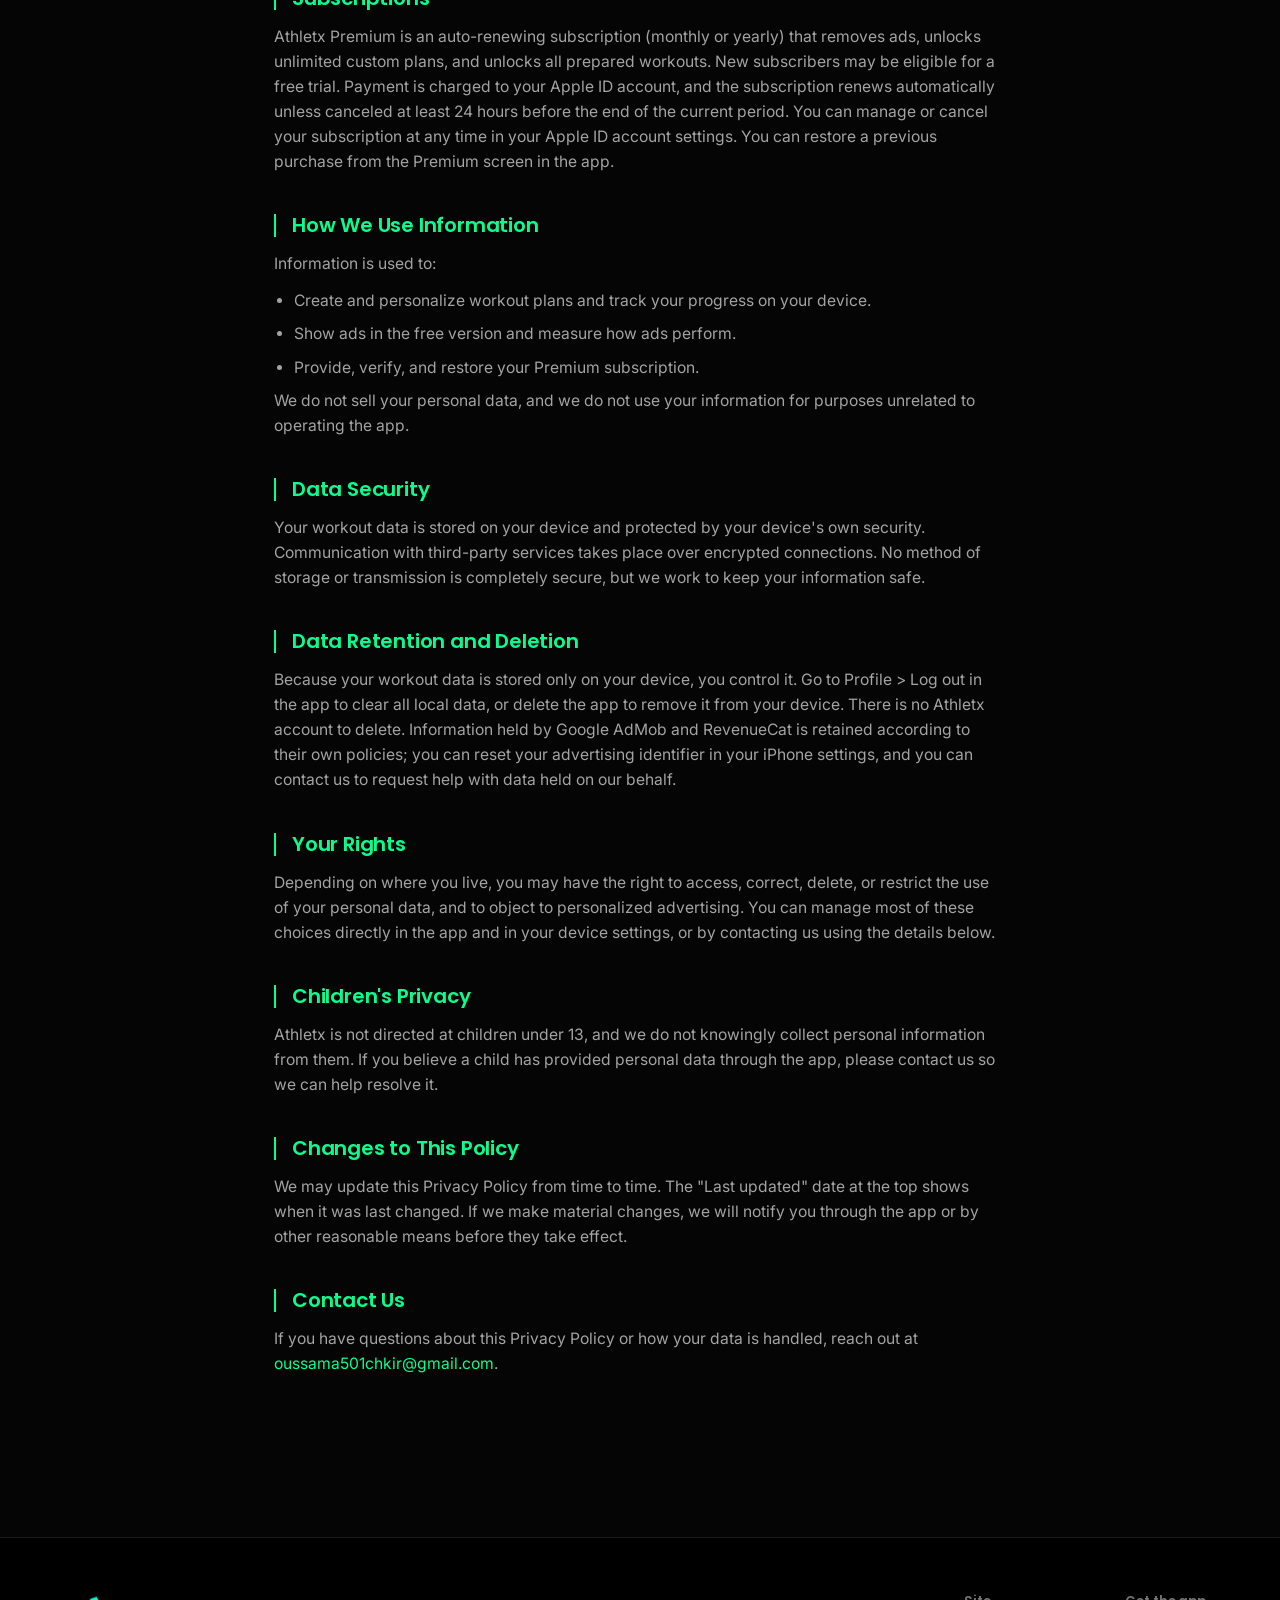
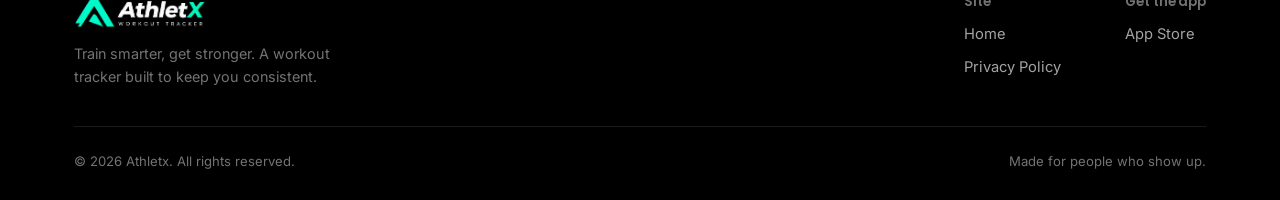
==== commit 274707e7: "Update privacy policy for AdMob ads, tracking and Premium subscription Co-Authored-By: Claude Sonnet" ====
--- a/privacy.html
+++ b/privacy.html
@@ -43,65 +43,81 @@
   <div class="container">
     <div class="policy-header">
       <h1>Privacy Policy</h1>
-      <p>Last updated: September 26, 2026</p>
+      <p>Last updated: October 20, 2026</p>
     </div>
 
     <div class="policy-section">
       <h2>Overview</h2>
-      <p>This Privacy Policy explains how Athletx ("we", "our", "the app") collects, uses, and protects information when you use our mobile workout tracking application. By using Athletx, you agree to the practices described here.</p>
+      <p>This Privacy Policy explains how Athletx ("we", "our", "the app") handles information when you use our mobile workout planning application. Athletx does not require an account or sign-up. Your workout data stays on your device. The free version shows ads, and Athletx Premium is an optional subscription. Both involve limited data handled by third-party services, described below. By using Athletx, you agree to the practices described here.</p>
     </div>
 
     <div class="policy-section">
-      <h2>Information We Collect</h2>
-      <p>We collect information you provide directly and information gathered automatically as you use the app:</p>
+      <h2>Information Stored on Your Device</h2>
+      <p>The following information is created by you inside the app and is stored only on your device. We do not receive it and it is not uploaded to our servers:</p>
       <ul>
-        <li><strong>Account information</strong> — name, email address, and password when you create an account.</li>
-        <li><strong>Fitness data</strong> — workouts logged, exercises completed, sets, reps, weights, and progress history.</li>
-        <li><strong>Profile details</strong> — optional details such as fitness goals, experience level, and available equipment, used to personalize your plan.</li>
-        <li><strong>Device and usage data</strong> — device type, operating system, app version, and basic usage analytics to help us fix bugs and improve features.</li>
+        <li><strong>Fitness data</strong> — plans you create, workouts you complete, sets, reps, weights, and your workout history.</li>
+        <li><strong>Profile details</strong> — optional details such as display name, username, bio, profile photo, fitness goal, and body weight entries.</li>
+        <li><strong>Preferences</strong> — your equipment, target muscles, units, and notification settings. Workout reminders, if you turn them on, are scheduled locally on your device.</li>
       </ul>
     </div>
 
     <div class="policy-section">
-      <h2>How We Use Your Data</h2>
-      <p>We use the information collected to:</p>
+      <h2>Information Collected by Third-Party Services</h2>
+      <p>Athletx uses the following third-party services. They may collect certain information automatically through their software in the app:</p>
       <ul>
-        <li>Provide and personalize your workout plans and progress tracking.</li>
-        <li>Maintain your account and sync your data across devices.</li>
-        <li>Improve app performance, fix issues, and develop new features.</li>
-        <li>Communicate important updates, such as changes to this policy or your account.</li>
+        <li><strong>Google AdMob (advertising)</strong> — in the free version, Google AdMob may collect your device's advertising identifier, IP address and approximate location derived from it, device and app information, and information about how you interact with ads, in order to deliver and measure ads, and to personalize them if you allow it.</li>
+        <li><strong>RevenueCat (subscriptions)</strong> — to manage Athletx Premium, RevenueCat receives an anonymous app user identifier, your subscription and purchase status, and basic device and app information. We never receive or store your payment details.</li>
+        <li><strong>Apple</strong> — purchases are processed by Apple through your Apple ID. Apple handles all payment information.</li>
       </ul>
-      <p>We do not sell your personal data to third parties.</p>
+      <p>These providers process data under their own privacy policies: <a href="https://policies.google.com/technologies/partner-sites" target="_blank" rel="noopener">Google</a> and <a href="https://www.revenuecat.com/privacy" target="_blank" rel="noopener">RevenueCat</a>.</p>
     </div>
 
     <div class="policy-section">
-      <h2>Third-Party Services</h2>
-      <p>Athletx may use trusted third-party services for functions such as analytics, crash reporting, and cloud storage. These providers only receive the data necessary to perform their function and are bound by their own privacy and data-handling obligations. We do not permit these providers to use your data for their own marketing purposes.</p>
+      <h2>Advertising and Tracking</h2>
+      <p>The free version of Athletx is supported by ads. Ads may be shown after a workout, and you may choose to watch a rewarded ad to unlock a prepared workout for 24 hours. Athletx Premium removes all ads.</p>
+      <p>Where required, we show a consent form before requesting ads, and on iOS we ask for your permission through Apple's App Tracking Transparency prompt before using your advertising identifier to personalize ads or track you across other companies' apps and websites. If you decline, you will still see ads, but they will not be personalized.</p>
+      <p>You can change your choice at any time in your iPhone settings under Settings &gt; Privacy &amp; Security &gt; Tracking, and you can limit ad personalization in Settings &gt; Privacy &amp; Security &gt; Apple Advertising.</p>
+    </div>
+
+    <div class="policy-section">
+      <h2>Subscriptions</h2>
+      <p>Athletx Premium is an auto-renewing subscription (monthly or yearly) that removes ads, unlocks unlimited custom plans, and unlocks all prepared workouts. New subscribers may be eligible for a free trial. Payment is charged to your Apple ID account, and the subscription renews automatically unless canceled at least 24 hours before the end of the current period. You can manage or cancel your subscription at any time in your Apple ID account settings. You can restore a previous purchase from the Premium screen in the app.</p>
+    </div>
+
+    <div class="policy-section">
+      <h2>How We Use Information</h2>
+      <p>Information is used to:</p>
+      <ul>
+        <li>Create and personalize workout plans and track your progress on your device.</li>
+        <li>Show ads in the free version and measure how ads perform.</li>
+        <li>Provide, verify, and restore your Premium subscription.</li>
+      </ul>
+      <p>We do not sell your personal data, and we do not use your information for purposes unrelated to operating the app.</p>
     </div>
 
     <div class="policy-section">
       <h2>Data Security</h2>
-      <p>We use industry-standard measures — including encrypted connections and access controls — to protect your data from unauthorized access, alteration, or disclosure. No method of transmission or storage is completely secure, but we work to continually improve our safeguards.</p>
+      <p>Your workout data is stored on your device and protected by your device's own security. Communication with third-party services takes place over encrypted connections. No method of storage or transmission is completely secure, but we work to keep your information safe.</p>
     </div>
 
     <div class="policy-section">
-      <h2>Data Retention</h2>
-      <p>We retain your account and fitness data for as long as your account is active. If you delete your account, we remove your personal data within a reasonable period, except where retention is required for legal or security purposes.</p>
+      <h2>Data Retention and Deletion</h2>
+      <p>Because your workout data is stored only on your device, you control it. Go to Profile &gt; Log out in the app to clear all local data, or delete the app to remove it from your device. There is no Athletx account to delete. Information held by Google AdMob and RevenueCat is retained according to their own policies; you can reset your advertising identifier in your iPhone settings, and you can contact us to request help with data held on our behalf.</p>
     </div>
 
     <div class="policy-section">
       <h2>Your Rights</h2>
-      <p>Depending on your location, you may have the right to access, correct, export, or delete your personal data. You can manage most of this directly from within the app under Profile &gt; Account Settings, or by contacting us using the details below.</p>
+      <p>Depending on where you live, you may have the right to access, correct, delete, or restrict the use of your personal data, and to object to personalized advertising. You can manage most of these choices directly in the app and in your device settings, or by contacting us using the details below.</p>
     </div>
 
     <div class="policy-section">
       <h2>Children's Privacy</h2>
-      <p>Athletx is not directed at children under 13, and we do not knowingly collect personal information from them. If you believe a child has provided us with personal data, please contact us so we can remove it.</p>
+      <p>Athletx is not directed at children under 13, and we do not knowingly collect personal information from them. If you believe a child has provided personal data through the app, please contact us so we can help resolve it.</p>
     </div>
 
     <div class="policy-section">
       <h2>Changes to This Policy</h2>
-      <p>We may update this Privacy Policy from time to time. If we make material changes, we will notify you through the app or by other reasonable means before the changes take effect.</p>
+      <p>We may update this Privacy Policy from time to time. The "Last updated" date at the top shows when it was last changed. If we make material changes, we will notify you through the app or by other reasonable means before they take effect.</p>
     </div>
 
     <div class="policy-section">
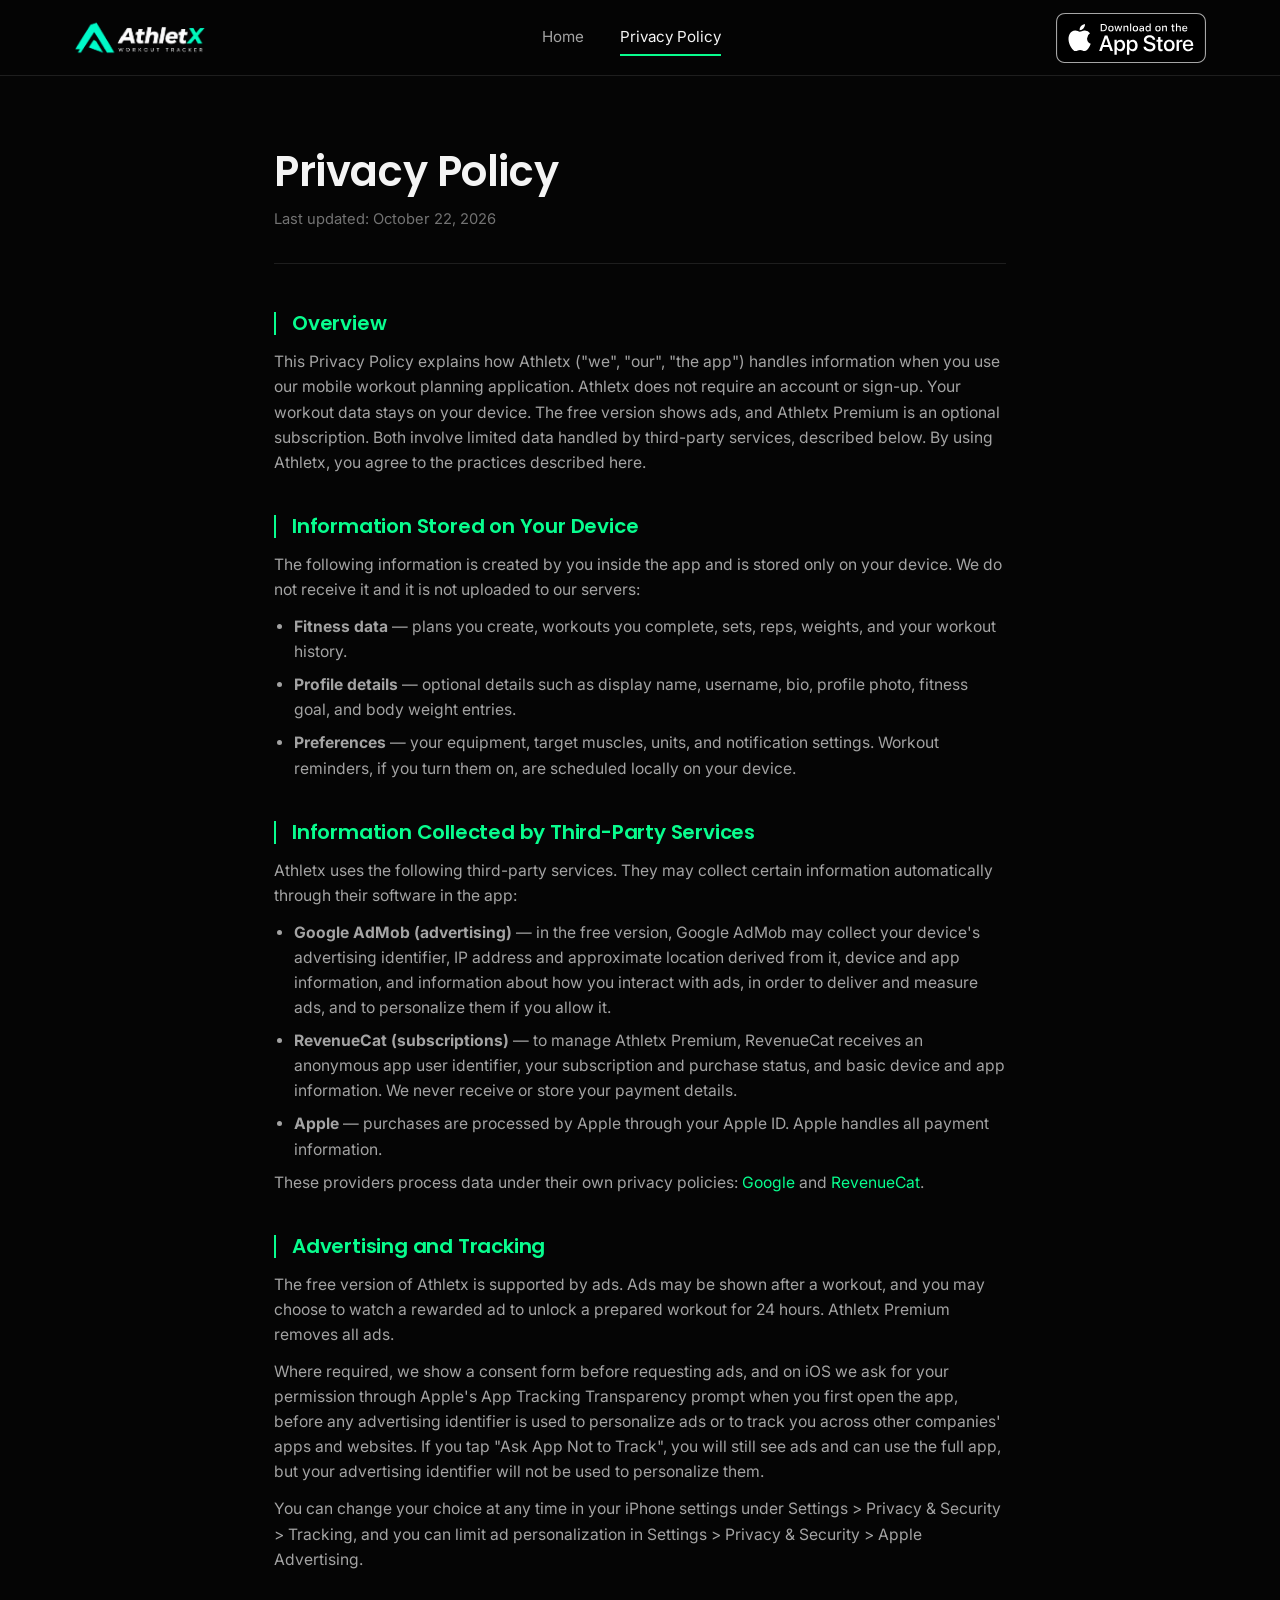
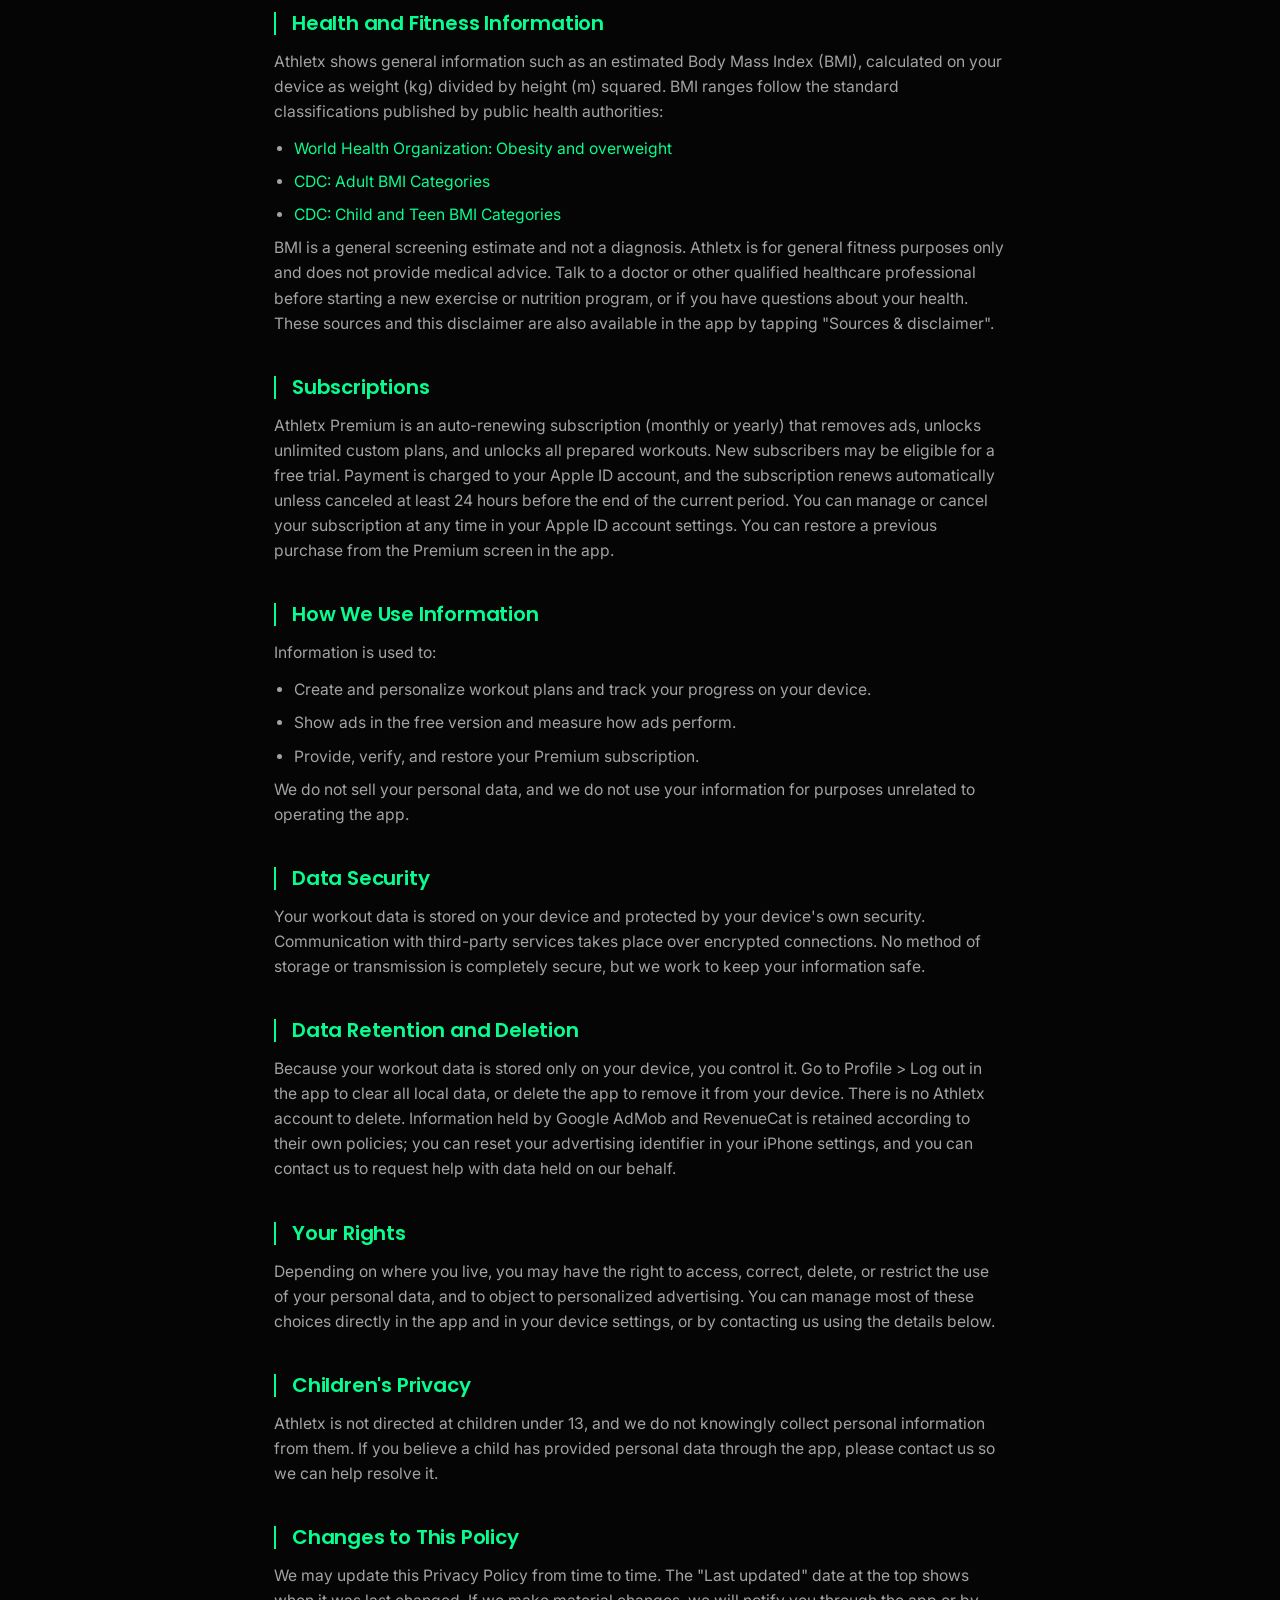
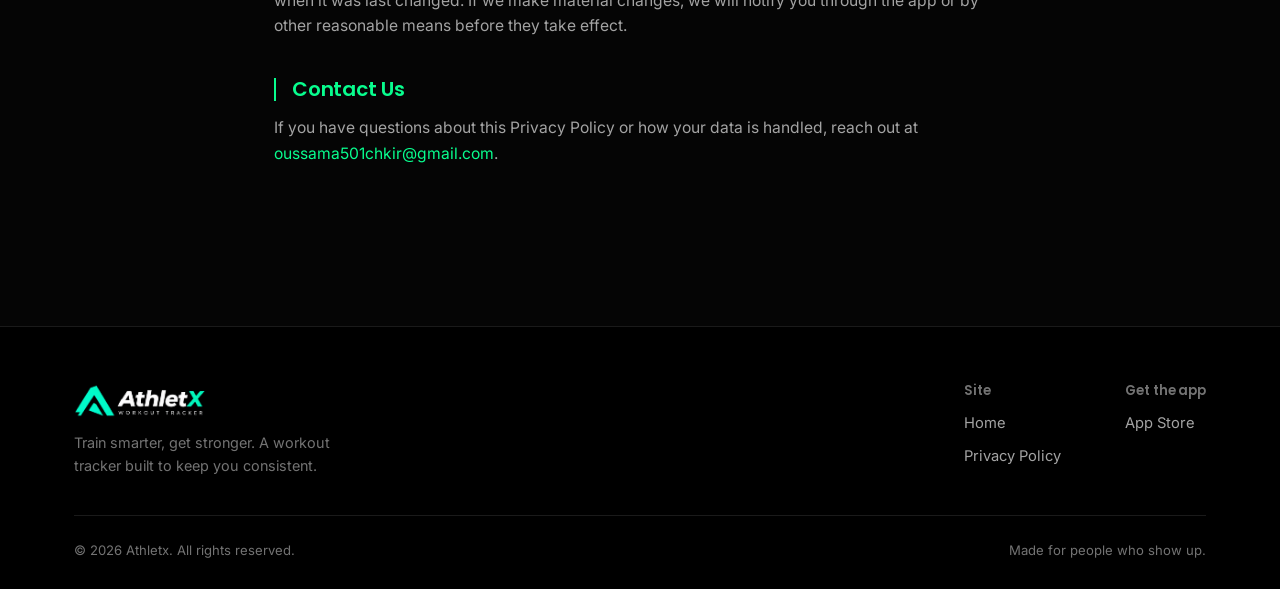
==== commit 0249c781: "Update privacy policy: health information sources, clearer ATT wording - Add "Health and Fitness Inf" ====
--- a/privacy.html
+++ b/privacy.html
@@ -43,7 +43,7 @@
   <div class="container">
     <div class="policy-header">
       <h1>Privacy Policy</h1>
-      <p>Last updated: October 20, 2026</p>
+      <p>Last updated: October 22, 2026</p>
     </div>
 
     <div class="policy-section">
@@ -75,8 +75,19 @@
     <div class="policy-section">
       <h2>Advertising and Tracking</h2>
       <p>The free version of Athletx is supported by ads. Ads may be shown after a workout, and you may choose to watch a rewarded ad to unlock a prepared workout for 24 hours. Athletx Premium removes all ads.</p>
-      <p>Where required, we show a consent form before requesting ads, and on iOS we ask for your permission through Apple's App Tracking Transparency prompt before using your advertising identifier to personalize ads or track you across other companies' apps and websites. If you decline, you will still see ads, but they will not be personalized.</p>
+      <p>Where required, we show a consent form before requesting ads, and on iOS we ask for your permission through Apple's App Tracking Transparency prompt when you first open the app, before any advertising identifier is used to personalize ads or to track you across other companies' apps and websites. If you tap "Ask App Not to Track", you will still see ads and can use the full app, but your advertising identifier will not be used to personalize them.</p>
       <p>You can change your choice at any time in your iPhone settings under Settings &gt; Privacy &amp; Security &gt; Tracking, and you can limit ad personalization in Settings &gt; Privacy &amp; Security &gt; Apple Advertising.</p>
+    </div>
+
+    <div class="policy-section">
+      <h2>Health and Fitness Information</h2>
+      <p>Athletx shows general information such as an estimated Body Mass Index (BMI), calculated on your device as weight (kg) divided by height (m) squared. BMI ranges follow the standard classifications published by public health authorities:</p>
+      <ul>
+        <li><a href="https://www.who.int/news-room/fact-sheets/detail/obesity-and-overweight" target="_blank" rel="noopener">World Health Organization: Obesity and overweight</a></li>
+        <li><a href="https://www.cdc.gov/bmi/adult-calculator/bmi-categories.html" target="_blank" rel="noopener">CDC: Adult BMI Categories</a></li>
+        <li><a href="https://www.cdc.gov/bmi/child-teen-calculator/bmi-categories.html" target="_blank" rel="noopener">CDC: Child and Teen BMI Categories</a></li>
+      </ul>
+      <p>BMI is a general screening estimate and not a diagnosis. Athletx is for general fitness purposes only and does not provide medical advice. Talk to a doctor or other qualified healthcare professional before starting a new exercise or nutrition program, or if you have questions about your health. These sources and this disclaimer are also available in the app by tapping "Sources &amp; disclaimer".</p>
     </div>
 
     <div class="policy-section">
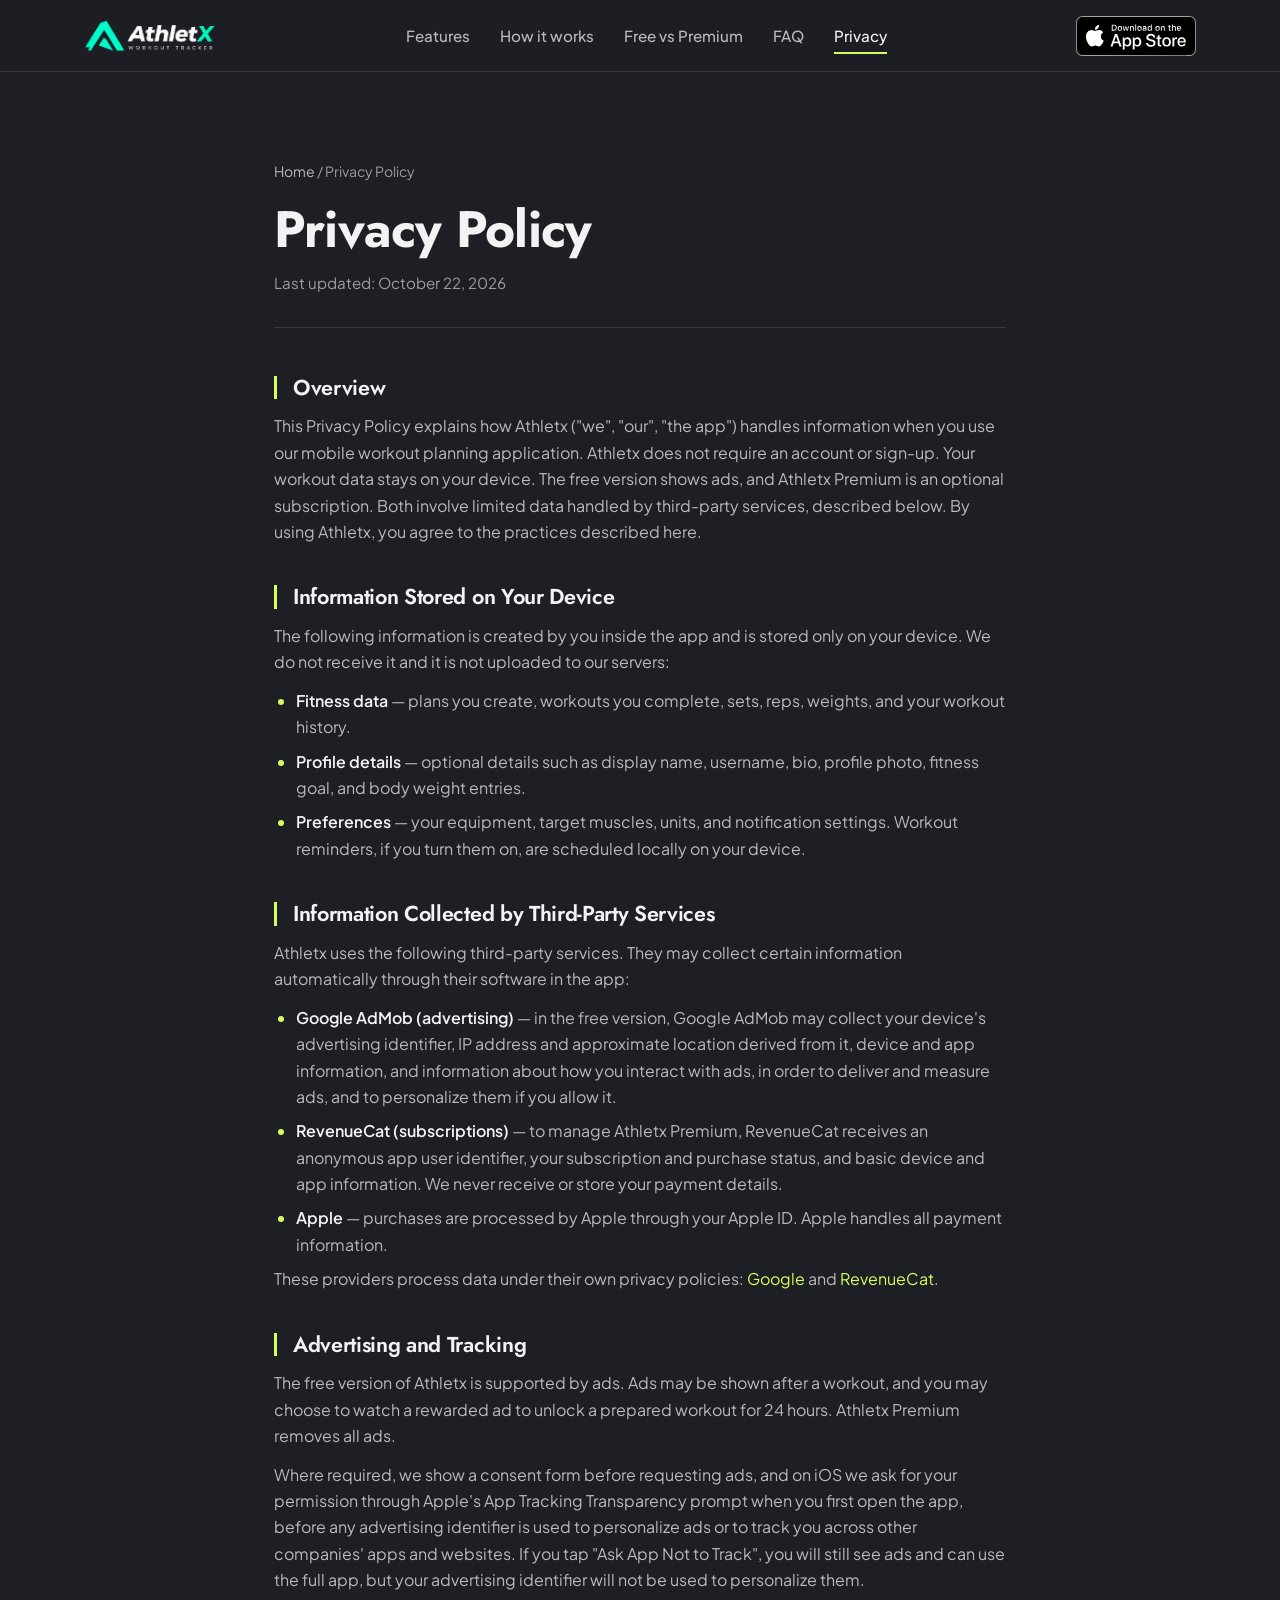
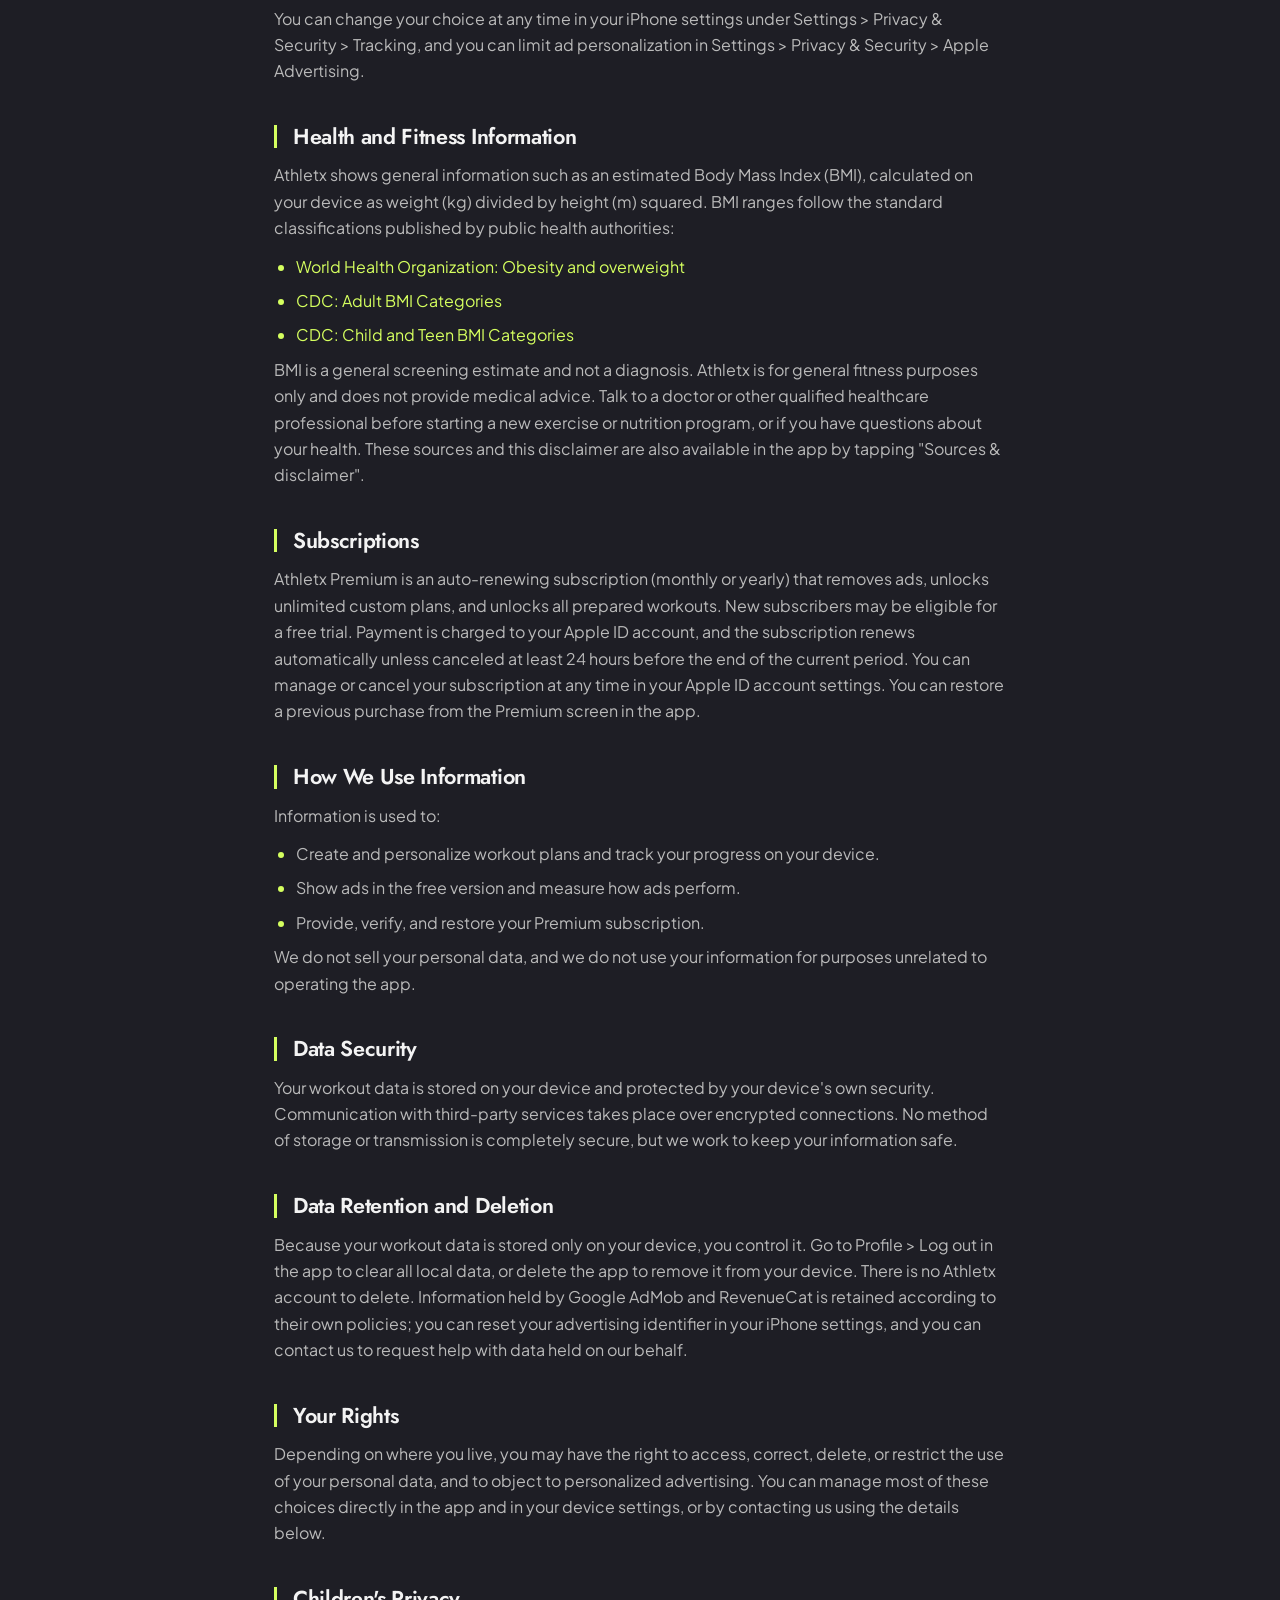
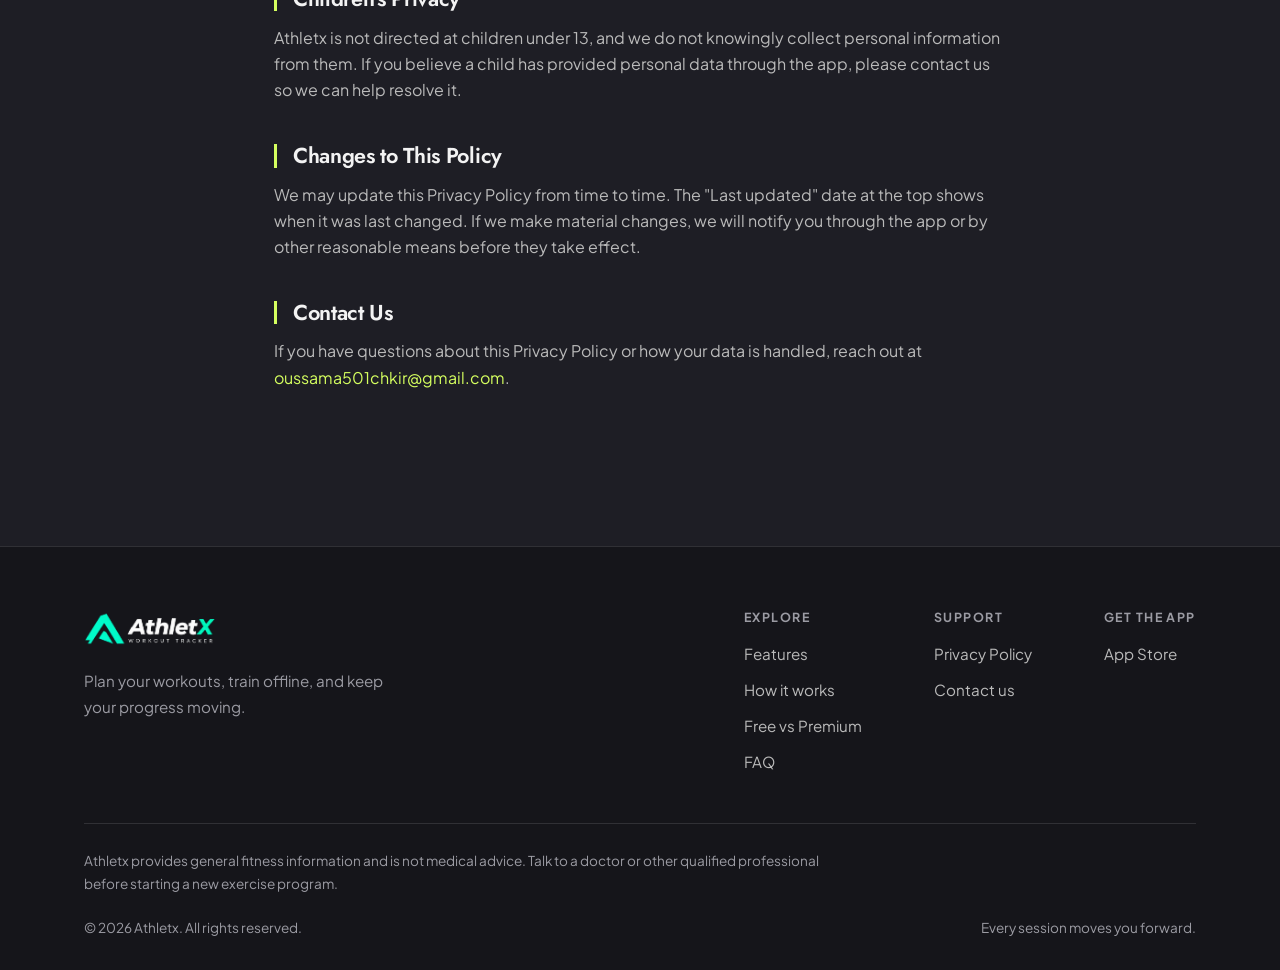
==== commit 7b903fe8: "Redesign website with SEO-optimized content - New design matching the app redesign palette (raisin b" ====
--- a/privacy.html
+++ b/privacy.html
@@ -3,44 +3,70 @@
 <head>
 <meta charset="UTF-8">
 <meta name="viewport" content="width=device-width, initial-scale=1.0">
-<title>Privacy Policy — Athletx</title>
-<meta name="description" content="Athletx privacy policy: what we collect, how we use it, and how to contact us.">
-<link rel="icon" type="image/png" href="assets/favicon-32.png">
-
-<link rel="preconnect" href="https://fonts.googleapis.com">
-<link rel="preconnect" href="https://fonts.gstatic.com" crossorigin>
-<link href="https://fonts.googleapis.com/css2?family=Inter:wght@400;500;600&family=Poppins:wght@600;700&display=swap" rel="stylesheet">
-
+<title>Privacy Policy | Athletx</title>
+<meta name="description" content="How Athletx handles your data: workout data stays on your device, how ads and subscriptions work, and how to contact us.">
+<link rel="canonical" href="https://oussamachkir.github.io/athletx-website/privacy.html">
+<meta name="robots" content="index, follow">
+<meta name="theme-color" content="#1e1e25">
+<meta property="og:type" content="website">
+<meta property="og:site_name" content="Athletx">
+<meta property="og:title" content="Privacy Policy | Athletx">
+<meta property="og:description" content="How Athletx handles your data: workout data stays on your device, how ads and subscriptions work, and how to contact us.">
+<meta property="og:url" content="https://oussamachkir.github.io/athletx-website/privacy.html">
+<meta property="og:image" content="https://oussamachkir.github.io/athletx-website/assets/og-image.png">
+<meta name="twitter:card" content="summary_large_image">
+<meta name="twitter:title" content="Privacy Policy | Athletx">
+<meta name="twitter:description" content="How Athletx handles your data: workout data stays on your device, how ads and subscriptions work, and how to contact us.">
+<meta name="twitter:image" content="https://oussamachkir.github.io/athletx-website/assets/og-image.png">
+<link rel="icon" type="image/png" sizes="32x32" href="assets/favicon-32.png">
+<link rel="apple-touch-icon" href="assets/logo-200.png">
+<link rel="preload" href="assets/fonts/jost-latin-wght.woff2" as="font" type="font/woff2" crossorigin>
+<link rel="preload" href="assets/fonts/plus-jakarta-sans-latin-wght.woff2" as="font" type="font/woff2" crossorigin>
 <link rel="stylesheet" href="css/style.css">
+<script type="application/ld+json">
+{
+  "@context": "https://schema.org",
+  "@type": "BreadcrumbList",
+  "itemListElement": [
+    {"@type": "ListItem", "position": 1, "name": "Home", "item": "https://oussamachkir.github.io/athletx-website/"},
+    {"@type": "ListItem", "position": 2, "name": "Privacy Policy", "item": "https://oussamachkir.github.io/athletx-website/privacy.html"}
+  ]
+}
+</script>
 </head>
 <body>
+<a class="skip-link" href="#main">Skip to content</a>
 
 <!-- ===== Navbar ===== -->
 <header class="navbar">
   <div class="container">
-    <a href="index.html" class="brand">
-      <img src="assets/logo-web.png" alt="Athletx logo">
+    <a href="./" class="brand" aria-label="Athletx home">
+      <!-- IMAGE SLOT: logo. Replace assets/logo-web.png (any width, keep a horizontal logo ~ 4:1 and a transparent background). -->
+      <img src="assets/logo-web.png" alt="Athletx" width="132" height="36">
     </a>
 
-    <nav class="nav-links" id="navLinks">
-      <a href="index.html">Home</a>
-      <a href="privacy.html">Privacy Policy</a>
+    <nav class="nav-links" id="navLinks" aria-label="Main">
+      <a href="./#features">Features</a>
+      <a href="./#how">How it works</a>
+      <a href="./#plans">Free vs Premium</a>
+      <a href="./#faq">FAQ</a>
+      <a href="privacy.html">Privacy</a>
     </nav>
 
     <div class="nav-cta">
       <a href="https://apps.apple.com/us/app/athletx-workout-planner/id6818331268" class="app-store-badge">
-        <img src="./assets/Download_on_the_App_Store_Badge_US-UK_RGB_blk_092917.svg" alt="Download on the App Store" />
+        <img src="assets/Download_on_the_App_Store_Badge_US-UK_RGB_blk_092917.svg" alt="Download Athletx on the App Store" width="150" height="50">
       </a>
-      <button class="nav-toggle" id="navToggle" aria-label="Toggle menu" aria-expanded="false" aria-controls="navLinks">
+      <button class="nav-toggle" id="navToggle" type="button" aria-label="Toggle menu" aria-expanded="false" aria-controls="navLinks">
         <span></span><span></span><span></span>
       </button>
     </div>
   </div>
 </header>
 
-<!-- ===== Privacy Policy ===== -->
-<main class="policy">
+<main id="main" class="policy">
   <div class="container">
+    <nav class="crumbs" aria-label="Breadcrumb"><a href="./">Home</a> / <span>Privacy Policy</span></nav>
     <div class="policy-header">
       <h1>Privacy Policy</h1>
       <p>Last updated: October 22, 2026</p>
@@ -143,33 +169,41 @@
   <div class="container">
     <div class="footer-top">
       <div class="footer-brand">
-        <a href="index.html" class="brand">
-          <img src="assets/logo-web.png" alt="Athletx logo">
+        <a href="./" class="brand" aria-label="Athletx home">
+          <img src="assets/logo-web.png" alt="Athletx" width="132" height="36" loading="lazy">
         </a>
-        <p>Train smarter, get stronger. A workout tracker built to keep you consistent.</p>
+        <p>Plan your workouts, train offline, and keep your progress moving.</p>
       </div>
 
       <div class="footer-links">
-        <div class="footer-col">
-          <h4>Site</h4>
-          <a href="index.html">Home</a>
+        <nav class="footer-col" aria-label="Explore">
+          <h2>Explore</h2>
+          <a href="./#features">Features</a>
+          <a href="./#how">How it works</a>
+          <a href="./#plans">Free vs Premium</a>
+          <a href="./#faq">FAQ</a>
+        </nav>
+        <nav class="footer-col" aria-label="Legal and support">
+          <h2>Support</h2>
           <a href="privacy.html">Privacy Policy</a>
-        </div>
-        <div class="footer-col">
-          <h4>Get the app</h4>
+          <a href="mailto:oussama501chkir@gmail.com">Contact us</a>
+        </nav>
+        <nav class="footer-col" aria-label="Get the app">
+          <h2>Get the app</h2>
           <a href="https://apps.apple.com/us/app/athletx-workout-planner/id6818331268">App Store</a>
-        </div>
+        </nav>
       </div>
     </div>
 
+    <p class="disclaimer">Athletx provides general fitness information and is not medical advice. Talk to a doctor or other qualified professional before starting a new exercise program.</p>
+
     <div class="footer-bottom">
-      <span>&copy; <span id="year"></span> Athletx. All rights reserved.</span>
-      <span>Made for people who show up.</span>
+      <span>&copy; <span id="year">2026</span> Athletx. All rights reserved.</span>
+      <span>Every session moves you forward.</span>
     </div>
   </div>
 </footer>
 
 <script src="js/script.js"></script>
-<script>document.getElementById('year').textContent = new Date().getFullYear();</script>
 </body>
 </html>
--- a/css/style.css
+++ b/css/style.css
@@ -1,69 +1,87 @@
 /* ==========================================================================
-   Athletx — Stylesheet
-   Design concept: "Ascent" — angular, peak-shaped motifs echo the logo's
-   triangular mark. Near-black canvas, neon-green accent used with
-   restraint on interactive/important elements only.
+   Athletx website stylesheet
+   Palette and type follow the app redesign: raisin black canvas, pale lime
+   accent, Jost for headings and Plus Jakarta Sans for body text.
+   To re-theme the whole site, change the tokens in :root below.
    ========================================================================== */
+
+/* ---- Self-hosted variable fonts (latin subset) ---- */
+@font-face {
+  font-family: 'Jost';
+  src: url('../assets/fonts/jost-latin-wght.woff2') format('woff2');
+  font-weight: 100 900;
+  font-style: normal;
+  font-display: swap;
+}
+@font-face {
+  font-family: 'Plus Jakarta Sans';
+  src: url('../assets/fonts/plus-jakarta-sans-latin-wght.woff2') format('woff2');
+  font-weight: 200 800;
+  font-style: normal;
+  font-display: swap;
+}
 
 /* ---- Design tokens ---- */
 :root {
   /* Color */
-  --bg: #050505;            /* base canvas */
-  --bg-surface: #111111;    /* cards, nav, footer */
-  --bg-surface-2: #1a1a1a;  /* elevated surface / hover */
-  --accent: #08fd8e;        /* neon accent */
-  --accent-soft: rgba(8, 253, 142, 0.12);
-  --accent-glow: rgba(8, 253, 142, 0.35);
-  --ink: #f4f4f4;           /* primary text */
-  --ink-muted: #a3a3a3;     /* secondary text */
-  --ink-faint: #737373;     /* tertiary / labels */
-  --line: rgba(255, 255, 255, 0.1);
+  --bg: #1e1e25;            /* raisin black: main canvas */
+  --bg-alt: #25252d;        /* alternate dark section */
+  --bg-deep: #15151a;       /* footer */
+  --surface: #2d2d36;       /* outer space: cards */
+  --surface-2: #363641;     /* card hover */
+  --accent: #d5ff5f;        /* pale lime */
+  --accent-ink: #1e1e25;    /* text on lime */
+  --accent-soft: rgba(213, 255, 95, 0.12);
+  --accent-glow: rgba(213, 255, 95, 0.28);
+  --ink: #f3f3f3;           /* cotton seed */
+  --ink-muted: #bababa;
+  --ink-faint: #9b9ba3;
+  --line: rgba(243, 243, 243, 0.12);
+
+  --paper: #f3f3f3;         /* light sections */
+  --paper-ink: #1e1e25;
+  --paper-muted: #4b4b55;
+  --paper-line: rgba(30, 30, 37, 0.12);
 
   /* Type */
-  --font-display: 'Poppins', 'Segoe UI', system-ui, sans-serif;
-  --font-body: 'Inter', 'Segoe UI', system-ui, sans-serif;
+  --font-display: 'Jost', 'Avenir Next', 'Segoe UI', system-ui, sans-serif;
+  --font-body: 'Plus Jakarta Sans', 'Segoe UI', system-ui, sans-serif;
 
   /* Layout */
-  --container: 1180px;
-  --radius-sm: 6px;
-  --nav-h: 76px;
+  --container: 1160px;
+  --radius: 22px;
+  --nav-h: 72px;
 }
 
 /* ---- Reset ---- */
-* { box-sizing: border-box; margin: 0; padding: 0; }
+*, *::before, *::after { box-sizing: border-box; }
+* { margin: 0; padding: 0; }
 
 html {
   scroll-behavior: smooth;
-  scroll-padding-top: calc(var(--nav-h) + 12px);
-}
-
-@media (prefers-reduced-motion: reduce) {
-  html { scroll-behavior: auto; }
-  * { animation-duration: 0.01ms !important; transition-duration: 0.01ms !important; }
-  .device { animation: none; }
-  .reveal-ready [data-reveal] { opacity: 1; transform: none; }
+  scroll-padding-top: calc(var(--nav-h) + 16px);
+  -webkit-text-size-adjust: 100%;
 }
 
 body {
   font-family: var(--font-body);
+  font-size: 1.0625rem;
   background: var(--bg);
   color: var(--ink);
-  line-height: 1.6;
+  line-height: 1.65;
   -webkit-font-smoothing: antialiased;
   overflow-x: hidden;
 }
 
-img { max-width: 100%; display: block; }
-
+img, svg { max-width: 100%; display: block; }
 a { color: inherit; text-decoration: none; }
-
-ul { list-style: none; }
+ul, ol { list-style: none; }
 
 h1, h2, h3, h4 {
   font-family: var(--font-display);
-  line-height: 1.15;
   font-weight: 600;
-  letter-spacing: -0.01em;
+  line-height: 1.1;
+  letter-spacing: -0.015em;
 }
 
 .container {
@@ -72,47 +90,61 @@
   margin: 0 auto;
   padding: 0 24px;
 }
-
-/* Visible keyboard focus, everywhere */
+.container--narrow { max-width: 860px; }
+
+.sr-only {
+  position: absolute;
+  width: 1px; height: 1px;
+  overflow: hidden;
+  clip: rect(0 0 0 0);
+  white-space: nowrap;
+}
+
+.skip-link {
+  position: absolute;
+  left: 16px;
+  top: -60px;
+  z-index: 200;
+  background: var(--accent);
+  color: var(--accent-ink);
+  font-weight: 700;
+  padding: 10px 18px;
+  border-radius: 999px;
+  transition: top 0.2s ease;
+}
+.skip-link:focus { top: 12px; }
+
 a:focus-visible,
 button:focus-visible,
-input:focus-visible {
+summary:focus-visible {
   outline: 2px solid var(--accent);
   outline-offset: 3px;
-  border-radius: 4px;
-}
-
-/* ---- Buttons ---- */
+  border-radius: 6px;
+}
+.section--paper a:focus-visible,
+.section--paper summary:focus-visible { outline-color: var(--paper-ink); }
+
+/* ---- Buttons and badges ---- */
 .btn {
   display: inline-flex;
   align-items: center;
+  justify-content: center;
   gap: 10px;
+  min-height: 50px;
+  padding: 0 28px;
   font-family: var(--font-display);
+  font-size: 1.05rem;
   font-weight: 600;
-  font-size: 0.95rem;
-  padding: 14px 28px;
-  border-radius: var(--radius-sm);
-  border: 1px solid transparent;
+  border-radius: 999px;
+  border: 1.5px solid transparent;
   cursor: pointer;
-  transition: transform 0.2s ease, box-shadow 0.2s ease, background 0.2s ease;
+  transition: transform 0.2s ease, background 0.2s ease, border-color 0.2s ease, color 0.2s ease;
   white-space: nowrap;
 }
-
-.btn-accent {
-  background: var(--accent);
-  color: #062b16;
-  box-shadow: 0 0 0 rgba(8, 253, 142, 0);
-}
-.btn-accent img{
-  width: 20px;
-}
-
-.btn-accent:hover {
-  box-shadow: 0 0 28px var(--accent-glow);
-  transform: translateY(-2px);
-}
-
-.btn-accent svg { flex-shrink: 0; }
+.btn-lime { background: var(--accent); color: var(--accent-ink); }
+.btn-lime:hover { transform: translateY(-2px); }
+.btn-ghost { border-color: rgba(243, 243, 243, 0.28); color: var(--ink); }
+.btn-ghost:hover { border-color: var(--accent); color: var(--accent); }
 
 .app-store-badge {
   display: inline-flex;
@@ -120,31 +152,8 @@
   line-height: 0;
   transition: opacity 0.2s ease, transform 0.2s ease;
 }
-
-.app-store-badge img {
-  height: 50px;
-  width: auto;
-  display: block;
-}
-
-.app-store-badge:hover {
-  opacity: 0.85;
-  transform: translateY(-2px);
-}
-
-.btn-ghost {
-  background: transparent;
-  border-color: var(--line);
-  color: var(--ink);
-  padding: 12px 22px;
-}
-
-.btn-ghost:hover {
-  border-color: var(--accent);
-  color: var(--accent);
-}
-
-.btn-block { width: 100%; justify-content: center; }
+.app-store-badge img { height: 50px; width: auto; }
+.app-store-badge:hover { opacity: 0.88; transform: translateY(-2px); }
 
 /* ---- Navbar ---- */
 .navbar {
@@ -154,84 +163,57 @@
   height: var(--nav-h);
   display: flex;
   align-items: center;
-  background: rgba(5, 5, 5, 0.88);
-  backdrop-filter: blur(10px);
+  background: rgba(30, 30, 37, 0.85);
+  -webkit-backdrop-filter: blur(14px);
+  backdrop-filter: blur(14px);
   border-bottom: 1px solid var(--line);
 }
-
 .navbar .container {
   display: flex;
   align-items: center;
   justify-content: space-between;
-}
-
-.brand {
-  display: flex;
-  align-items: center;
-  gap: 10px;
-  font-family: var(--font-display);
-  font-weight: 700;
-  font-size: 1.25rem;
-  letter-spacing: -0.01em;
-}
-
-.brand img {
-  width: auto;
-  height: 36px;
-  border-radius: 9px;
-}
-
-.brand .x { color: var(--accent); }
-
-.nav-links {
-  display: flex;
-  align-items: center;
-  gap: 36px;
-}
-
+  gap: 24px;
+}
+
+.brand { display: inline-flex; align-items: center; }
+.brand img { height: 36px; width: auto; }
+
+.nav-links { display: flex; align-items: center; gap: 30px; }
 .nav-links a {
+  position: relative;
+  padding: 6px 0;
   font-size: 0.95rem;
+  font-weight: 500;
   color: var(--ink-muted);
-  position: relative;
-  padding: 6px 0;
   transition: color 0.2s ease;
 }
-
-.nav-links a:hover,
-.nav-links a.active {
-  color: var(--ink);
-}
-
 .nav-links a::after {
   content: '';
   position: absolute;
-  left: 0;
-  bottom: 0;
-  height: 2px;
-  width: 0;
+  left: 0; bottom: 0;
+  height: 2px; width: 0;
   background: var(--accent);
   transition: width 0.25s ease;
 }
-
+.nav-links a:hover,
+.nav-links a[aria-current="page"] { color: var(--ink); }
 .nav-links a:hover::after,
-.nav-links a.active::after {
-  width: 100%;
-}
-
-.nav-cta { display: flex; align-items: center; gap: 20px; }
+.nav-links a[aria-current="page"]::after { width: 100%; }
+
+.nav-cta { display: flex; align-items: center; gap: 16px; }
+.nav-cta .app-store-badge img { height: 40px; }
 
 .nav-toggle {
   display: none;
   flex-direction: column;
   justify-content: center;
   gap: 5px;
-  width: 40px;
-  height: 40px;
+  width: 44px; height: 44px;
+  padding: 0 10px;
   background: none;
   border: none;
   cursor: pointer;
 }
-
 .nav-toggle span {
   display: block;
   height: 2px;
@@ -239,501 +221,543 @@
   border-radius: 2px;
   transition: transform 0.25s ease, opacity 0.25s ease;
 }
-
 .nav-toggle[aria-expanded="true"] span:nth-child(1) { transform: translateY(7px) rotate(45deg); }
 .nav-toggle[aria-expanded="true"] span:nth-child(2) { opacity: 0; }
 .nav-toggle[aria-expanded="true"] span:nth-child(3) { transform: translateY(-7px) rotate(-45deg); }
 
+/* ---- Sections ---- */
+.section { padding: clamp(72px, 9vw, 124px) 0; position: relative; }
+.section--alt { background: var(--bg-alt); border-block: 1px solid var(--line); }
+.section--paper { background: var(--paper); color: var(--paper-ink); }
+.section--paper .section-head > p:not(.kicker) { color: var(--paper-muted); }
+
+.section-head { max-width: 680px; margin-bottom: clamp(40px, 6vw, 72px); }
+.section-head--center { margin-inline: auto; text-align: center; }
+.section-head h2 { font-size: clamp(2rem, 4vw, 3.1rem); margin-bottom: 16px; }
+.section-head > p:not(.kicker) { color: var(--ink-muted); font-size: 1.1rem; }
+
+.kicker {
+  display: inline-flex;
+  align-items: center;
+  gap: 10px;
+  margin-bottom: 18px;
+  font-family: var(--font-display);
+  font-size: 0.9rem;
+  font-weight: 600;
+  letter-spacing: 0.12em;
+  text-transform: uppercase;
+  color: var(--accent);
+}
+.kicker::before {
+  content: '';
+  width: 8px; height: 8px;
+  background: var(--accent);
+  transform: rotate(45deg);
+}
+.section--paper .kicker { color: var(--paper-ink); }
+.section--paper .kicker::before { background: var(--paper-ink); }
+
 /* ---- Hero ---- */
 .hero {
   position: relative;
-  padding: 96px 0 140px;
+  padding: clamp(48px, 7vw, 88px) 0 clamp(56px, 7vw, 96px);
   overflow: hidden;
   background:
-    radial-gradient(ellipse 60% 50% at 80% 10%, var(--accent-soft), transparent 60%),
-    linear-gradient(180deg, var(--bg) 0%, #000000 100%);
-}
-
-/* Peak motif — echoes the logo's triangular mark, drawn with pure CSS */
-.peak-field {
-  position: absolute;
-  inset: 0;
-  z-index: 0;
+    radial-gradient(ellipse 55% 60% at 82% 28%, var(--accent-soft), transparent 70%),
+    linear-gradient(180deg, var(--bg) 0%, var(--bg-deep) 100%);
+}
+
+.hero-peaks {
+  position: absolute;
+  left: 0; bottom: 0;
+  width: 100%; height: 62%;
   pointer-events: none;
-  opacity: 0.5;
-}
-
-.peak {
-  position: absolute;
-  bottom: -6%;
-  width: 0;
-  height: 0;
-  border-left: 140px solid transparent;
-  border-right: 140px solid transparent;
-  border-bottom: 220px solid #173d18;
-}
-
-.peak::after {
-  content: '';
-  position: absolute;
-  left: -70px;
-  top: 90px;
-  width: 0;
-  height: 0;
-  border-left: 70px solid transparent;
-  border-right: 70px solid transparent;
-  border-bottom: 130px solid var(--accent-soft);
-}
-
-.peak.p1 { left: -4%; opacity: 0.9; }
-.peak.p2 { left: 18%; transform: scale(0.7); opacity: 0.6; }
-.peak.p3 { left: 55%; transform: scale(1.3); opacity: 0.5; }
-.peak.p4 { left: 82%; transform: scale(0.85); opacity: 0.75; }
-
-.hero .container {
+  /* fade the lines out behind the text so they never cross the copy */
+  -webkit-mask-image: linear-gradient(90deg, transparent 30%, #000 68%);
+  mask-image: linear-gradient(90deg, transparent 30%, #000 68%);
+}
+.hero-peaks path {
+  fill: none;
+  stroke: var(--accent);
+  stroke-width: 1.5;
+  vector-effect: non-scaling-stroke;
+  stroke-linejoin: round;
+}
+.hero-peaks path:first-child { opacity: 0.22; }
+.hero-peaks path:last-child { opacity: 0.1; }
+
+.hero-grid {
   position: relative;
   z-index: 1;
   display: grid;
-  grid-template-columns: 1.1fr 0.9fr;
-  align-items: center;
-  gap: 60px;
+  grid-template-columns: 1.25fr 0.75fr;
+  align-items: center;
+  gap: 40px;
 }
 
 .eyebrow {
   display: inline-flex;
   align-items: center;
-  gap: 8px;
-  color: var(--accent);
+  gap: 10px;
+  margin-bottom: 22px;
+  padding: 8px 16px;
   font-size: 0.85rem;
   font-weight: 600;
-  margin-bottom: 20px;
-}
-
-.eyebrow::before {
-  content: '';
-  width: 7px;
-  height: 7px;
+  letter-spacing: 0.04em;
+  color: var(--accent);
+  background: var(--accent-soft);
+  border: 1px solid rgba(213, 255, 95, 0.25);
+  border-radius: 999px;
+}
+
+.hero h1 {
+  font-size: clamp(2.6rem, 5vw, 4.2rem);
+  font-weight: 700;
+  line-height: 1.03;
+  letter-spacing: -0.025em;
+  margin-bottom: 24px;
+  max-width: 20ch;
+  text-wrap: balance;
+}
+.hero h1 .mark { color: var(--accent); }
+
+.lead {
+  font-size: clamp(1.05rem, 1.6vw, 1.2rem);
+  color: var(--ink-muted);
+  max-width: 52ch;
+  margin-bottom: 36px;
+}
+
+.hero-actions { display: flex; align-items: center; gap: 16px; flex-wrap: wrap; margin-bottom: 36px; }
+
+.chips { display: flex; flex-wrap: wrap; gap: 10px; }
+.chips li {
+  display: inline-flex;
+  align-items: center;
+  gap: 8px;
+  padding: 7px 14px;
+  font-size: 0.88rem;
+  font-weight: 500;
+  color: var(--ink);
+  border: 1px solid var(--line);
+  border-radius: 999px;
+}
+.chips li::before {
+  content: '';
+  width: 6px; height: 6px;
+  border-radius: 50%;
   background: var(--accent);
-  border-radius: 1px;
-  transform: rotate(45deg);
-  box-shadow: 0 0 10px var(--accent);
-}
-
-.hero h1 {
-  font-size: clamp(2.4rem, 5vw, 3.75rem);
+}
+
+.hero-visual { position: relative; display: flex; justify-content: center; }
+.hero-phone {
+  position: relative;
+  z-index: 1;
+  width: auto;
+  height: clamp(460px, 68vh, 660px);
+  object-fit: contain;
+  animation: float 5s ease-in-out infinite alternate;
+}
+.hero-glow {
+  position: absolute;
+  inset: 10% 6%;
+  background: radial-gradient(circle at 50% 45%, var(--accent-glow), transparent 68%);
+  filter: blur(36px);
+  opacity: 0.45;
+}
+@keyframes float {
+  from { transform: translateY(-8px); }
+  to { transform: translateY(8px); }
+}
+
+/* ---- Feature showcase ---- */
+.showcase {
+  display: grid;
+  grid-template-columns: 1fr 1fr;
+  align-items: center;
+  gap: clamp(40px, 8vw, 110px);
+  margin-bottom: clamp(72px, 10vw, 128px);
+}
+.showcase:last-child { margin-bottom: 0; }
+.showcase.reverse .showcase-visual { order: -1; }
+
+.step-tag {
+  margin-bottom: 14px;
+  font-family: var(--font-display);
+  font-size: 0.95rem;
+  font-weight: 600;
+  letter-spacing: 0.08em;
+  text-transform: uppercase;
+  color: var(--accent);
+}
+.showcase h3 { font-size: clamp(1.7rem, 3vw, 2.4rem); margin-bottom: 18px; }
+.showcase-copy > p:not(.step-tag) { color: var(--ink-muted); margin-bottom: 26px; max-width: 52ch; }
+
+.ticks { display: grid; gap: 14px; }
+.ticks li {
+  position: relative;
+  padding-left: 36px;
   color: var(--ink);
+  font-size: 1rem;
+}
+.ticks li::before {
+  content: '';
+  position: absolute;
+  left: 0; top: 3px;
+  width: 22px; height: 22px;
+  border-radius: 50%;
+  background: var(--accent-soft)
+    url("data:image/svg+xml,%3Csvg xmlns='http://www.w3.org/2000/svg' viewBox='0 0 24 24' fill='none' stroke='%23d5ff5f' stroke-width='3' stroke-linecap='round' stroke-linejoin='round'%3E%3Cpath d='M20 6 9 17l-5-5'/%3E%3C/svg%3E")
+    center / 13px no-repeat;
+}
+
+.showcase-visual { position: relative; display: flex; justify-content: center; }
+.showcase-visual::before {
+  content: '';
+  position: absolute;
+  inset: 8% 0;
+  background: radial-gradient(circle at 50% 50%, var(--accent-glow), transparent 66%);
+  filter: blur(40px);
+  opacity: 0.28;
+}
+
+.phone {
+  position: relative;
+  width: min(300px, 76vw);
+  aspect-ratio: 9 / 19.5;
+  padding: 10px;
+  border-radius: 46px;
+  background: #0c0c10;
+  border: 1px solid rgba(243, 243, 243, 0.16);
+  box-shadow: 0 50px 90px -34px rgba(0, 0, 0, 0.75), inset 0 0 0 2px #1b1b22;
+}
+.phone::before {
+  content: '';
+  position: absolute;
+  top: 19px; left: 50%;
+  width: 84px; height: 24px;
+  transform: translateX(-50%);
+  border-radius: 14px;
+  background: #000;
+  z-index: 2;
+}
+.phone img {
+  width: 100%; height: 100%;
+  object-fit: cover;
+  object-position: top center;
+  border-radius: 36px;
+}
+
+/* ---- Cards ---- */
+.card-grid { display: grid; gap: 20px; }
+.card-grid--4 { grid-template-columns: repeat(4, 1fr); }
+
+.card {
+  padding: 28px 26px 30px;
+  background: #fff;
+  border: 1px solid var(--paper-line);
+  border-radius: var(--radius);
+  transition: transform 0.25s ease, box-shadow 0.25s ease;
+}
+.card:hover { transform: translateY(-4px); box-shadow: 0 22px 40px -24px rgba(30, 30, 37, 0.35); }
+.card h3 { font-size: 1.28rem; margin-bottom: 10px; }
+.card p { font-size: 0.97rem; color: var(--paper-muted); }
+
+.card-icon {
+  display: grid;
+  place-items: center;
+  width: 50px; height: 50px;
   margin-bottom: 22px;
-}
-
-.hero h1 .accent-word {
-  color: var(--accent);
-}
-
-.hero p.lead {
-  font-size: 1.1rem;
-  color: var(--ink-muted);
-  max-width: 46ch;
-  margin-bottom: 36px;
-}
-
-.hero-actions { display: flex; align-items: center; gap: 18px; flex-wrap: wrap; margin-bottom: 44px; }
-
-.hero-stats {
-  display: flex;
-  gap: 36px;
-}
-
-.hero-stats div strong {
-  display: block;
-  font-family: var(--font-display);
-  font-size: 1.6rem;
-  color: var(--ink);
-}
-
-.hero-stats div span {
-  font-size: 0.85rem;
-  color: var(--ink-faint);
-}
-
-/* ---- Hero visual: original app-preview composition ---- */
-.hero-visual {
-  position: relative;
-  display: flex;
-  justify-content: center;
-}
-
-.device {
-  position: relative;
-  width: 300px;
-  animation: device-float 4s ease-in-out infinite alternate;
-}
-
-@keyframes device-float {
-  from { transform: translateY(-10px); }
-  to { transform: translateY(10px); }
-}
-
-.device-notch {
-  width: 60px;
-  height: 6px;
-  background: rgba(244, 249, 244, 0.15);
-  border-radius: 4px;
-  margin: 0 auto 18px;
-}
-
-.device-row { display: flex; align-items: center; justify-content: space-between; margin-bottom: 18px; }
-
-.device-row .greeting { font-size: 0.78rem; color: var(--ink-faint); }
-.device-row .greeting strong { display: block; color: var(--ink); font-size: 0.92rem; font-family: var(--font-display); }
-
-.ring {
-  width: 34px; height: 34px;
-  border-radius: 50%;
-  border: 3px solid var(--accent);
-  border-right-color: rgba(244,249,244,0.15);
-  border-bottom-color: rgba(244,249,244,0.15);
-  transform: rotate(45deg);
-}
-
-.device-card {
-  background: rgba(244, 249, 244, 0.05);
-  border: 1px solid var(--line);
   border-radius: 14px;
-  padding: 16px;
-  margin-bottom: 14px;
-}
-
-.device-card .label { font-size: 0.72rem; color: var(--ink-faint); margin-bottom: 10px; }
-
-.progress-track {
-  height: 8px;
-  background: rgba(244, 249, 244, 0.08);
-  border-radius: 4px;
-  overflow: hidden;
-  margin-bottom: 8px;
-}
-
-.progress-fill {
-  height: 100%;
-  width: 72%;
   background: var(--accent);
-  border-radius: 4px;
-  box-shadow: 0 0 12px var(--accent-glow);
-}
-
-.device-card .fine { font-size: 0.72rem; color: var(--ink-muted); }
-
-.chip-row { display: flex; gap: 8px; }
-.chip {
-  flex: 1;
-  height: 46px;
-  border-radius: 10px;
-  background: linear-gradient(135deg, var(--bg-surface-2), var(--bg-surface));
-  border: 1px solid var(--line);
-}
-
-.device-glow {
-  position: absolute;
-  inset: -40px;
-  background: radial-gradient(circle at 50% 40%, var(--accent-glow), transparent 65%);
-  filter: blur(30px);
-  opacity: 0.35;
-  z-index: -1;
-}
-
-/* ---- Section shared ---- */
-section { padding: 100px 0; position: relative; }
-
-.section-head {
-  max-width: 640px;
-  margin-bottom: 56px;
-}
-
-.section-head h2 {
-  font-size: clamp(1.8rem, 3.4vw, 2.5rem);
-  color: var(--ink);
-  margin-bottom: 14px;
-}
-
-.section-head p {
-  color: var(--ink-muted);
-  font-size: 1.05rem;
-}
-
-/* ---- Features ---- */
-.features { background: var(--bg); }
-
-.feature-grid {
+  color: var(--accent-ink);
+}
+.card-icon svg {
+  width: 24px; height: 24px;
+  fill: none;
+  stroke: currentColor;
+  stroke-width: 2;
+  stroke-linecap: round;
+  stroke-linejoin: round;
+}
+
+.card--dark { background: var(--surface); border-color: var(--line); }
+.card--dark:hover { background: var(--surface-2); box-shadow: 0 22px 40px -24px rgba(0, 0, 0, 0.7); }
+.card--dark p { color: var(--ink-muted); }
+.card--dark .card-icon { background: var(--accent-soft); color: var(--accent); }
+
+/* ---- How it works ---- */
+.steps {
+  position: relative;
   display: grid;
   grid-template-columns: repeat(4, 1fr);
-  gap: 22px;
-}
-
-.feature-card {
-  background: var(--bg-surface);
+  gap: 32px;
+}
+.step { position: relative; }
+/* dashed connector from one numbered circle to the next */
+.step:not(:last-child)::before {
+  content: '';
+  position: absolute;
+  top: 27px;
+  left: 70px; right: -24px;
+  border-top: 1.5px dashed rgba(243, 243, 243, 0.2);
+}
+.step-num {
+  position: relative;
+  display: grid;
+  place-items: center;
+  width: 54px; height: 54px;
+  margin-bottom: 24px;
+  font-family: var(--font-display);
+  font-size: 1.35rem;
+  font-weight: 700;
+  color: var(--accent-ink);
+  background: var(--accent);
+  border-radius: 50%;
+  box-shadow: 0 0 0 8px var(--bg);
+}
+.step h3 { font-size: 1.3rem; margin-bottom: 10px; }
+.step p { font-size: 0.97rem; color: var(--ink-muted); max-width: 30ch; }
+
+/* ---- Free vs Premium table ---- */
+.table-wrap {
+  overflow: hidden;
+  background: #fff;
+  border: 1px solid var(--paper-line);
+  border-radius: 26px;
+}
+.compare { width: 100%; border-collapse: collapse; text-align: center; }
+.compare th, .compare td { padding: 18px 22px; border-bottom: 1px solid var(--paper-line); font-size: 0.98rem; }
+.compare tbody tr:last-child th,
+.compare tbody tr:last-child td { border-bottom: 0; }
+.compare thead th {
+  font-family: var(--font-display);
+  font-size: 1.1rem;
+  font-weight: 600;
+  padding-block: 22px;
+  border-bottom: 1px solid var(--paper-line);
+}
+.compare th[scope="row"], .compare thead th:first-child { text-align: left; font-weight: 600; }
+.compare thead th:first-child { color: var(--paper-muted); font-size: 0.85rem; letter-spacing: 0.08em; text-transform: uppercase; }
+.compare td { color: var(--paper-muted); }
+.compare .is-premium { background: var(--bg); color: var(--ink); border-bottom-color: rgba(243, 243, 243, 0.1); }
+.compare thead th.is-premium { color: var(--accent); }
+.compare td.is-premium { font-weight: 600; }
+
+.yes {
+  display: inline-grid;
+  place-items: center;
+  width: 26px; height: 26px;
+  border-radius: 50%;
+  background: var(--paper-ink);
+  color: var(--accent);
+}
+.is-premium .yes { background: var(--accent); color: var(--accent-ink); }
+.yes svg { width: 14px; height: 14px; fill: none; stroke: currentColor; stroke-width: 3; stroke-linecap: round; stroke-linejoin: round; }
+
+/* ---- Privacy section ---- */
+.privacy-grid {
+  display: grid;
+  grid-template-columns: 1fr 1fr;
+  gap: clamp(40px, 8vw, 100px);
+  align-items: center;
+}
+.privacy-grid h2 { font-size: clamp(2rem, 4vw, 3.1rem); margin-bottom: 20px; }
+.body-lg { font-size: 1.12rem; color: var(--ink-muted); margin-bottom: 24px; max-width: 48ch; }
+
+.text-link {
+  display: inline-block;
+  font-weight: 600;
+  color: var(--accent);
+  border-bottom: 1.5px solid currentColor;
+  padding-bottom: 2px;
+}
+.text-link:hover { color: var(--ink); }
+
+.privacy-list { display: grid; gap: 26px; }
+.privacy-list li { padding: 4px 0 4px 24px; border-left: 2px solid var(--accent); }
+.privacy-list h3 { font-size: 1.22rem; margin-bottom: 6px; }
+.privacy-list p { color: var(--ink-muted); font-size: 0.98rem; }
+
+/* ---- FAQ ---- */
+.faq { display: grid; gap: 12px; }
+.faq-item {
+  background: var(--surface);
   border: 1px solid var(--line);
-  padding: 30px 26px;
-  /* angular cut corner — echoes the logo's faceted geometry */
-  clip-path: polygon(0 0, 100% 0, 100% calc(100% - 22px), calc(100% - 22px) 100%, 0 100%);
-  transition: border-color 0.25s ease, box-shadow 0.25s ease, transform 0.25s ease;
-}
-
-.feature-card:hover {
-  border-color: var(--accent);
-  box-shadow: 0 0 32px -8px var(--accent-glow);
-  transform: translateY(-4px);
-}
-
-/* Scroll reveals are enabled only after JavaScript has prepared the elements. */
-.reveal-ready [data-reveal] {
-  opacity: 0;
-  transform: translateY(22px);
-  transition: opacity 650ms ease, transform 650ms cubic-bezier(0.2, 0.7, 0.2, 1);
-  transition-delay: var(--reveal-delay, 0ms);
-}
-
-.reveal-ready [data-reveal].is-visible {
-  opacity: 1;
-  transform: translateY(0);
-}
-
-.reveal-ready .feature-card.is-visible:hover { transform: translateY(-4px); }
-
-.feature-icon {
-  width: 46px;
-  height: 46px;
+  border-radius: 18px;
+  transition: border-color 0.2s ease;
+}
+.faq-item[open] { border-color: rgba(213, 255, 95, 0.4); }
+.faq-item summary {
   display: flex;
   align-items: center;
-  justify-content: center;
-  background: var(--accent-soft);
-  border-radius: 10px;
-  margin-bottom: 20px;
-  color: var(--accent);
-}
-
-.feature-card h3 {
-  font-size: 1.1rem;
-  color: var(--ink);
-  margin-bottom: 10px;
-}
-
-.feature-card p {
-  font-size: 0.92rem;
-  color: var(--ink-muted);
-}
-
-/* ---- How it works ---- */
-.how { background: linear-gradient(180deg, #000000, var(--bg)); }
-
-.steps {
-  display: grid;
-  grid-template-columns: repeat(3, 1fr);
-  gap: 32px;
-  position: relative;
-}
-
-.steps::before {
-  content: '';
-  position: absolute;
-  top: 28px;
-  left: 12%;
-  right: 12%;
-  height: 1px;
-  background: repeating-linear-gradient(90deg, var(--line) 0 10px, transparent 10px 20px);
-  z-index: 0;
-}
-
-.step { position: relative; z-index: 1; }
-
-.step-peak {
-  width: 56px;
-  height: 56px;
-  margin-bottom: 22px;
-  color: var(--bg);
+  justify-content: space-between;
+  gap: 20px;
+  padding: 20px 24px;
+  cursor: pointer;
+  list-style: none;
+}
+.faq-item summary::-webkit-details-marker { display: none; }
+.faq-item summary h3 { font-size: 1.12rem; font-weight: 600; letter-spacing: -0.005em; line-height: 1.3; }
+.faq-item summary::after {
+  content: '';
+  flex: none;
+  width: 14px; height: 14px;
+  background:
+    linear-gradient(var(--accent), var(--accent)) center / 100% 2px no-repeat,
+    linear-gradient(var(--accent), var(--accent)) center / 2px 100% no-repeat;
+  transition: transform 0.25s ease;
+}
+.faq-item[open] summary::after { transform: rotate(45deg); }
+.faq-a { padding: 0 24px 22px; }
+.faq-a p { color: var(--ink-muted); font-size: 1rem; max-width: 62ch; }
+
+/* ---- Final CTA ---- */
+.cta {
+  position: relative;
+  overflow: hidden;
+  padding: clamp(72px, 9vw, 120px) 0;
+  text-align: center;
   background: var(--accent);
-  clip-path: polygon(50% 8%, 92% 88%, 8% 88%);
-  display: flex;
-  align-items: flex-end;
-  justify-content: center;
-  font-family: var(--font-display);
-  font-weight: 700;
-  font-size: 0.95rem;
-  padding-bottom: 10px;
-  box-shadow: 0 0 24px var(--accent-glow);
-}
-
-.step h3 { font-size: 1.15rem; margin-bottom: 8px; }
-.step p { color: var(--ink-muted); font-size: 0.92rem; max-width: 30ch; }
-
-/* ---- CTA ---- */
-.cta {
-  background: var(--bg-surface);
-  border-top: 1px solid var(--line);
-  border-bottom: 1px solid var(--line);
-  text-align: center;
-  position: relative;
-  overflow: hidden;
-}
-
+  color: var(--accent-ink);
+}
 .cta::before {
   content: '';
   position: absolute;
-  top: -30%;
-  left: 50%;
-  transform: translateX(-50%);
-  width: 600px;
-  height: 400px;
-  background: radial-gradient(ellipse, var(--accent-soft), transparent 65%);
+  inset: 0;
+  background: url("data:image/svg+xml,%3Csvg xmlns='http://www.w3.org/2000/svg' viewBox='0 0 1200 420' preserveAspectRatio='xMidYMax slice'%3E%3Cpath d='M0 400 L230 190 L340 290 L540 60 L740 300 L880 200 L1200 410' fill='none' stroke='%231e1e25' stroke-opacity='0.1' stroke-width='1.5'/%3E%3C/svg%3E") center bottom / cover no-repeat;
   pointer-events: none;
 }
-
-.cta .container { position: relative; z-index: 1; }
-
-.cta h2 {
-  font-size: clamp(1.9rem, 3.6vw, 2.8rem);
-  max-width: 20ch;
-  margin: 0 auto 16px;
-}
-
-.cta p {
-  color: var(--ink-muted);
-  font-size: 1.05rem;
-  max-width: 50ch;
-  margin: 0 auto 36px;
-}
+.cta .container { position: relative; }
+.cta h2 { font-size: clamp(2.1rem, 4.6vw, 3.6rem); font-weight: 700; max-width: 18ch; margin: 0 auto 18px; }
+.cta p { font-size: 1.15rem; max-width: 46ch; margin: 0 auto 34px; color: rgba(30, 30, 37, 0.82); }
 
 /* ---- Footer ---- */
-.site-footer {
-  background: #000000;
-  border-top: 1px solid var(--line);
-  padding: 56px 0 28px;
-}
-
+.site-footer { background: var(--bg-deep); padding: 64px 0 30px; border-top: 1px solid var(--line); }
 .footer-top {
   display: flex;
   justify-content: space-between;
   align-items: flex-start;
   flex-wrap: wrap;
   gap: 40px;
-  padding-bottom: 36px;
+  padding-bottom: 38px;
   border-bottom: 1px solid var(--line);
-  margin-bottom: 24px;
-}
-
-.footer-brand p {
+}
+.footer-brand p { margin-top: 14px; max-width: 30ch; font-size: 0.95rem; color: var(--ink-faint); }
+.footer-links { display: flex; gap: clamp(32px, 6vw, 72px); flex-wrap: wrap; }
+.footer-col h2 {
+  margin-bottom: 16px;
+  font-family: var(--font-body);
+  font-size: 0.78rem;
+  font-weight: 700;
+  letter-spacing: 0.12em;
+  text-transform: uppercase;
   color: var(--ink-faint);
-  font-size: 0.9rem;
-  margin-top: 12px;
-  max-width: 32ch;
-}
-
-.footer-links { display: flex; gap: 64px; flex-wrap: wrap; }
-
-.footer-col h4 {
-  font-size: 0.82rem;
-  color: var(--ink-faint);
-  margin-bottom: 14px;
-  font-weight: 600;
-}
-
-.footer-col a {
-  display: block;
-  color: var(--ink-muted);
-  font-size: 0.92rem;
-  margin-bottom: 10px;
-  transition: color 0.2s ease;
-}
-
+}
+.footer-col a { display: block; margin-bottom: 11px; font-size: 0.95rem; color: var(--ink-muted); transition: color 0.2s ease; }
 .footer-col a:hover { color: var(--accent); }
 
+.disclaimer { margin: 26px 0 0; max-width: 78ch; font-size: 0.85rem; color: var(--ink-faint); }
 .footer-bottom {
   display: flex;
   justify-content: space-between;
   align-items: center;
   flex-wrap: wrap;
-  gap: 12px;
-  font-size: 0.82rem;
+  gap: 10px;
+  margin-top: 22px;
+  font-size: 0.85rem;
   color: var(--ink-faint);
 }
 
-/* ---- Privacy page ---- */
-.policy {
-  padding: 72px 0 120px;
-}
-
+/* ---- Privacy policy page ---- */
+.policy { padding: clamp(48px, 7vw, 88px) 0 clamp(72px, 9vw, 120px); }
 .policy .container { max-width: 780px; }
-
-.policy-header {
-  margin-bottom: 48px;
-  padding-bottom: 32px;
-  border-bottom: 1px solid var(--line);
-}
-
-.policy-header h1 {
-  font-size: clamp(1.9rem, 4vw, 2.6rem);
-  margin-bottom: 12px;
-}
-
-.policy-header p { color: var(--ink-faint); font-size: 0.92rem; }
-
+.crumbs { margin-bottom: 18px; font-size: 0.88rem; color: var(--ink-faint); }
+.crumbs a { color: var(--ink-muted); }
+.crumbs a:hover { color: var(--accent); }
+.policy-header { margin-bottom: 48px; padding-bottom: 32px; border-bottom: 1px solid var(--line); }
+.policy-header h1 { font-size: clamp(2.2rem, 4.6vw, 3.2rem); font-weight: 700; margin-bottom: 12px; }
+.policy-header p { color: var(--ink-faint); font-size: 0.95rem; }
 .policy-section { margin-bottom: 40px; }
-
 .policy-section h2 {
-  font-size: 1.25rem;
-  color: var(--accent);
+  font-size: 1.35rem;
   margin-bottom: 14px;
   padding-left: 16px;
-  border-left: 2px solid var(--accent);
-}
-
-.policy-section p,
-.policy-section li {
-  color: var(--ink-muted);
-  font-size: 0.98rem;
-  margin-bottom: 12px;
-}
-
-.policy-section ul { padding-left: 20px; }
+  border-left: 3px solid var(--accent);
+}
+.policy-section p, .policy-section li { color: var(--ink-muted); font-size: 1rem; margin-bottom: 12px; }
+.policy-section strong { color: var(--ink); font-weight: 600; }
+.policy-section ul { padding-left: 22px; }
 .policy-section li { list-style: disc; margin-bottom: 8px; }
-
+.policy-section li::marker { color: var(--accent); }
 .policy-section a { color: var(--accent); border-bottom: 1px solid transparent; }
 .policy-section a:hover { border-bottom-color: var(--accent); }
 
+/* ---- 404 page ---- */
+.not-found { min-height: 70vh; display: grid; place-items: center; text-align: center; padding: 72px 0; }
+.not-found h1 { font-size: clamp(4rem, 14vw, 8rem); font-weight: 700; color: var(--accent); line-height: 1; margin-bottom: 12px; }
+.not-found p { color: var(--ink-muted); margin-bottom: 30px; }
+
+/* ---- Scroll reveal (enabled by JS only, so content is visible without it) ---- */
+.reveal-ready [data-reveal] {
+  opacity: 0;
+  transform: translateY(24px);
+  transition: opacity 0.7s ease, transform 0.7s cubic-bezier(0.2, 0.7, 0.2, 1);
+  transition-delay: var(--reveal-delay, 0ms);
+}
+.reveal-ready [data-reveal].is-visible { opacity: 1; transform: none; }
+.reveal-ready .card[data-reveal].is-visible:hover { transform: translateY(-4px); }
+
 /* ---- Responsive ---- */
-@media (max-width: 980px) {
-  .hero .container { grid-template-columns: 1fr; }
-  .hero-visual { order: -1; margin-bottom: 20px; }
-  .feature-grid { grid-template-columns: repeat(2, 1fr); }
-  .steps { grid-template-columns: 1fr; gap: 48px; }
-  .steps::before { display: none; }
-  .footer-top { flex-direction: column; }
-}
-
-@media (max-width: 720px) {
+@media (max-width: 1020px) {
+  .card-grid--4 { grid-template-columns: repeat(2, 1fr); }
+  .steps { grid-template-columns: repeat(2, 1fr); row-gap: 44px; }
+  .step:not(:last-child)::before { display: none; }
+}
+
+@media (max-width: 900px) {
+  .hero-grid { grid-template-columns: 1fr; gap: 40px; }
+  .hero h1 { max-width: 16ch; }
+  .hero-phone { height: 480px; }
+  .showcase { grid-template-columns: 1fr; gap: 44px; }
+  .showcase.reverse .showcase-visual { order: 0; }
+  .privacy-grid { grid-template-columns: 1fr; }
+}
+
+@media (max-width: 860px) {
   .nav-links { display: none; }
   .nav-links.open {
     display: flex;
     flex-direction: column;
+    align-items: stretch;
+    gap: 4px;
     position: absolute;
     top: var(--nav-h);
-    left: 0;
-    right: 0;
-    background: var(--bg-surface);
+    left: 0; right: 0;
+    padding: 16px 24px 24px;
+    background: var(--bg);
     border-bottom: 1px solid var(--line);
-    padding: 24px;
-    gap: 20px;
   }
-  .nav-cta .app-store-badge img { height: 32px; }
+  .nav-links.open a { padding: 14px 0; font-size: 1.05rem; border-bottom: 1px solid var(--line); }
+  .nav-links.open a::after { display: none; }
   .nav-toggle { display: flex; }
-  .hero { padding: 56px 0 90px; }
-  .hero-stats { gap: 24px; flex-wrap: wrap; }
-  .feature-grid { grid-template-columns: 1fr; }
-  section { padding: 72px 0; }
-  .footer-links { gap: 36px; }
-}
-
-@media (max-width: 420px) {
-  .device { width: 100%; max-width: 260px; }
+}
+
+@media (max-width: 620px) {
+  .card-grid--4 { grid-template-columns: 1fr; }
+  .steps { grid-template-columns: 1fr; }
+  .nav-cta .app-store-badge img { height: 34px; }
+  .compare th, .compare td { padding: 14px 12px; font-size: 0.9rem; }
   .hero-actions { flex-direction: column; align-items: stretch; }
-  .hero-actions .btn { width: 100%; justify-content: center; }
-}
+  .hero-actions .app-store-badge { justify-content: center; }
+  .hero-actions .btn { width: 100%; }
+  .faq-item summary { padding: 18px 18px; }
+  .faq-a { padding: 0 18px 20px; }
+  .footer-top { flex-direction: column; }
+}
+
+@media (prefers-reduced-motion: reduce) {
+  html { scroll-behavior: auto; }
+  *, *::before, *::after { animation: none !important; transition-duration: 0.01ms !important; }
+  .reveal-ready [data-reveal] { opacity: 1; transform: none; }
+}
